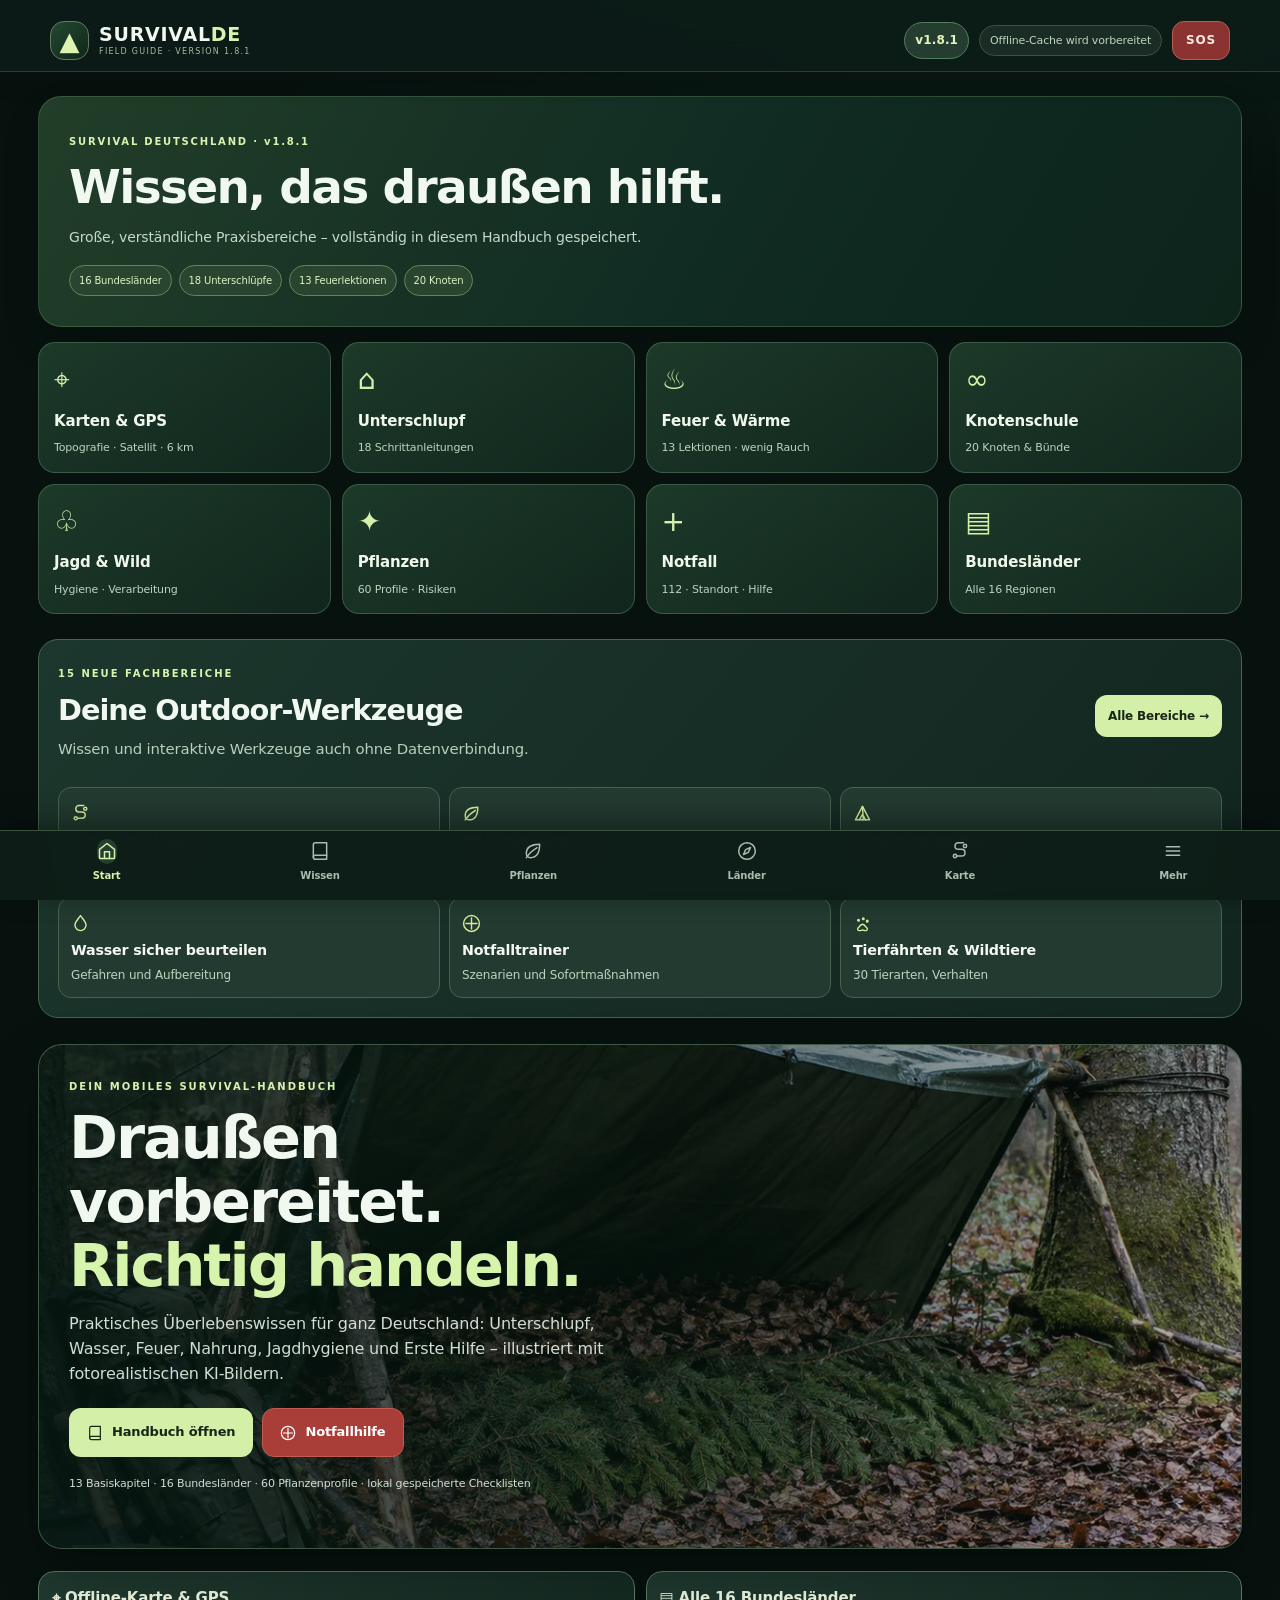
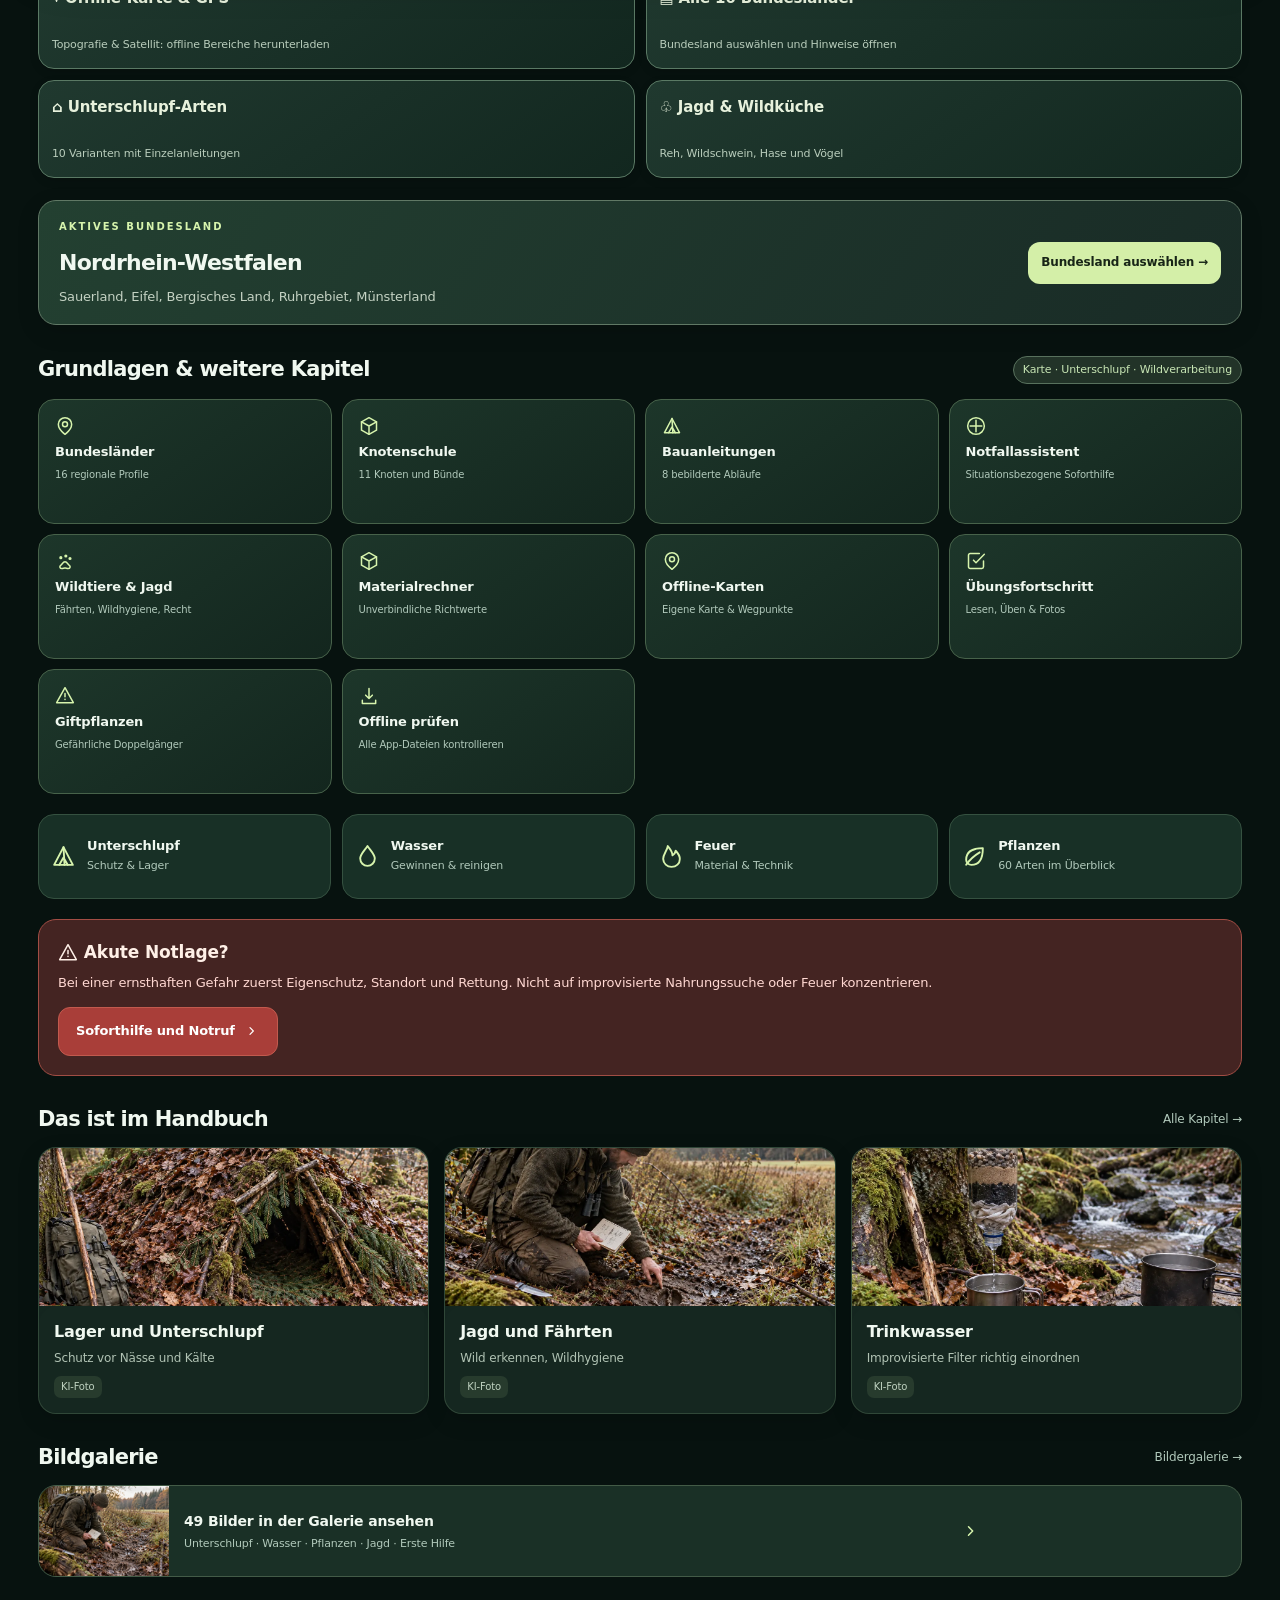
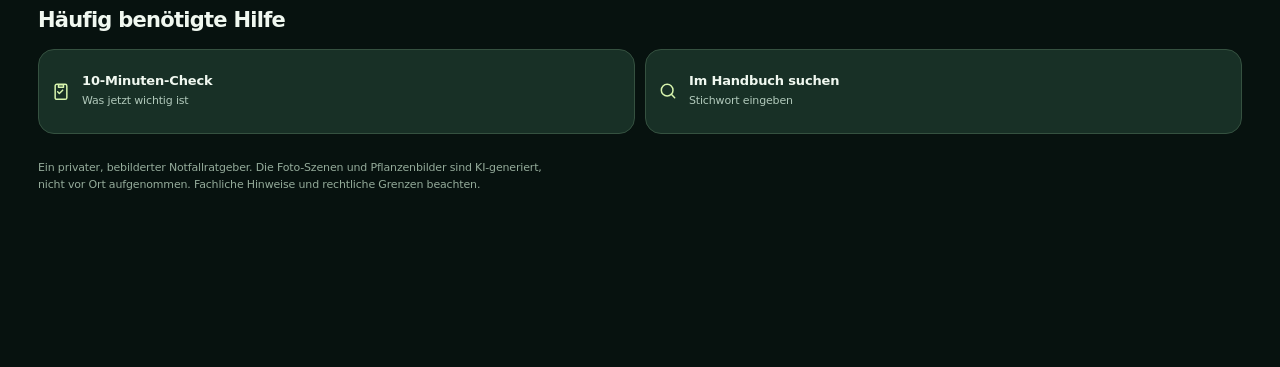
==== index.html @ 81740954 "Add files via upload" ====
<!doctype html>
<html lang="de">
<head>
  <meta charset="utf-8">
  <meta name="viewport" content="width=device-width,initial-scale=1,viewport-fit=cover">
  <meta name="theme-color" content="#0d1916">
  <meta name="description" content="Survival Deutschland – mobiles Offline-Notfallhandbuch mit KI-Bildern, Pflanzenkunde, Erste Hilfe und Checklisten.">
  <title>Survival Deutschland 1.8.1 – Outdoor-Handbuch</title>
  <link rel="apple-touch-icon" href="[data-uri]">
<style>
:root{color-scheme:dark;--bg:#0b1513;--surface:#13221e;--surface2:#1b3029;--surface3:#263a31;--line:#334940;--text:#edf5ec;--muted:#a8bdb0;--lime:#d5ec9b;--orange:#f2b778;--red:#f4a09b;--shadow:0 16px 46px #0005;--radius:20px}
*{box-sizing:border-box}html{scroll-behavior:smooth}body{margin:0;background:var(--bg);color:var(--text);font-family:-apple-system,BlinkMacSystemFont,'Segoe UI',Arial,sans-serif;line-height:1.58;-webkit-font-smoothing:antialiased}a{color:inherit;text-decoration:none}button,textarea,input{font:inherit}button{cursor:pointer}button:disabled{opacity:.5;cursor:not-allowed}button:focus-visible,a:focus-visible,input:focus-visible,textarea:focus-visible{outline:3px solid var(--lime);outline-offset:3px}::selection{background:#bad990;color:#122017}
.app-shell{min-height:100svh;padding-bottom:calc(88px + env(safe-area-inset-bottom))}.topbar{height:72px;display:flex;align-items:center;justify-content:space-between;gap:14px;position:sticky;top:0;z-index:30;background:#0d1916e8;border-bottom:1px solid #32483d90;backdrop-filter:blur(18px);padding:0 max(16px,calc((100vw - 1180px)/2))}.brand{display:flex;align-items:center;gap:10px;white-space:nowrap;line-height:1}.brand-mark{width:39px;height:39px;border:1px solid #83a887;border-radius:12px;display:grid;place-items:center;background:linear-gradient(145deg,#284a38,#14241e);color:var(--lime);font-size:26px;line-height:1;transform:rotate(0)}.brand-lines{display:grid;gap:4px}.brand-lines b{font-size:18px;letter-spacing:1.1px}.brand-hl{color:var(--lime)}.brand-lines small{letter-spacing:1.55px;font-size:8px;color:#a9bb9f}.topbar-actions{display:flex;align-items:center;gap:10px}.status-pill{font-size:11px;color:#bdd5c1;border:1px solid #395343;background:#1a2c23;border-radius:22px;padding:6px 10px;white-space:nowrap}.emergency-top{font-size:12px;font-weight:900;color:#ffe7e3;background:#8b3330;border:1px solid #ae5f56;padding:9px 13px;border-radius:11px;letter-spacing:.8px}.view{max-width:1180px;margin:0 auto;padding:20px 18px 60px}.bottom-nav{position:fixed;z-index:40;bottom:0;left:0;right:0;height:calc(70px + env(safe-area-inset-bottom));padding-bottom:env(safe-area-inset-bottom);display:flex;justify-content:space-around;background:#14231ff2;border-top:1px solid #3d5044;backdrop-filter:blur(16px)}.bottom-nav a{flex:1;max-width:130px;display:flex;flex-direction:column;align-items:center;justify-content:center;color:#a9bcaf;gap:4px;font-size:11px;font-weight:600}.bottom-nav a.active{color:var(--lime)}.nav-icon{display:grid;place-items:center}.nav-icon svg{width:23px;height:23px;stroke:currentColor;fill:none;stroke-width:1.8;stroke-linecap:round;stroke-linejoin:round}.icon{display:inline-flex;vertical-align:middle;align-items:center;justify-content:center}.icon svg{width:20px;height:20px;stroke:currentColor;fill:none;stroke-width:1.8;stroke-linecap:round;stroke-linejoin:round}.icon.sm svg{width:16px;height:16px}.icon.lg svg{width:25px;height:25px}
.section-title{display:flex;align-items:center;justify-content:space-between;gap:12px;margin:31px 0 15px}.section-title h2{font-size:21px;line-height:1.2;margin:0;letter-spacing:-.4px}.eyebrow{font-size:10px;font-weight:850;letter-spacing:2px;color:var(--lime);text-transform:uppercase;margin:0 0 11px}.muted{color:var(--muted)}.tiny{font-size:12px}.pill{font-size:11px;border:1px solid #58715d;border-radius:100px;padding:4px 9px;background:#223328;color:#c7e5b4}.pill.critical{color:#f7c6be;border-color:#a25d54;background:#452922}.intro{max-width:68ch;color:#aec4b4;margin:0 0 18px}.hero{position:relative;min-height:360px;border:1px solid #395145;border-radius:24px;overflow:hidden;background:#213529;box-shadow:var(--shadow);isolation:isolate;display:flex;align-items:end;margin-bottom:22px}.hero>img{position:absolute;inset:0;height:100%;width:100%;object-fit:cover;z-index:-2}.hero:after{content:'';position:absolute;inset:0;background:linear-gradient(90deg,#0c1d18ed 0%,#10241dc0 55%,#0f231750 100%),linear-gradient(0deg,#0c1d15cb,transparent 62%);z-index:-1}.hero-content{padding:34px 30px;max-width:620px}.hero h1{font-size:clamp(30px,5vw,59px);letter-spacing:-1.4px;line-height:1.05;margin:0 0 12px}.hero h1 em{font-style:normal;color:var(--lime)}.hero p{max-width:550px;color:#d2ddd3;margin:0 0 22px}.actions{display:flex;gap:9px;flex-wrap:wrap}.btn{display:inline-flex;align-items:center;justify-content:center;gap:9px;border-radius:12px;background:var(--lime);color:#16251a;font-weight:820;font-size:13px;padding:13px 17px;border:1px solid transparent;transition:transform .15s,background .15s}.btn:hover{transform:translateY(-1px)}.btn.secondary{background:#283f32;color:#e4f3e0;border-color:#4e6752}.btn.outline{background:transparent;border-color:#587562;color:#d7e9d6}.btn.danger{background:#a93e39;border-color:#c25a4e;color:#fff}.btn.full{width:100%}.btn.small{font-size:12px;padding:9px 12px;border-radius:9px}.hero-note{font-size:11px;color:#cddfba;margin-top:18px!important}
.quick-grid{display:grid;grid-template-columns:repeat(4,minmax(0,1fr));gap:11px}.quick-link{display:flex;gap:11px;align-items:center;background:#183026;border:1px solid #355140;border-radius:16px;padding:17px 12px;min-height:85px;transition:background .15s}.quick-link:hover{background:#264536}.quick-link .icon{color:var(--lime)}.quick-link strong{display:block;font-size:13px;line-height:1.25}.quick-link small{display:block;font-size:11px;color:var(--muted);margin-top:3px}.feature-grid,.chapter-grid,.plant-grid{display:grid;grid-template-columns:repeat(3,minmax(0,1fr));gap:15px}.feature-card,.chapter-card,.plant-card{border:1px solid #374d40;background:var(--surface);border-radius:18px;overflow:hidden;transition:transform .2s,border-color .2s}.feature-card:hover,.chapter-card:hover,.plant-card:hover{border-color:#819e74;transform:translateY(-2px)}.feature-card img,.chapter-card img,.plant-card img{width:100%;object-fit:cover;display:block;background:#263a2b}.feature-card img{height:158px}.chapter-card img{height:153px}.plant-card img{height:175px}.card-body{padding:15px}.card-body strong{font-size:16px;display:block;line-height:1.35}.card-body p{font-size:12px;color:#b1c3b4;margin:7px 0 0}.card-kicker{font-size:10px;font-weight:850;letter-spacing:1px;color:var(--lime);text-transform:uppercase;margin-bottom:7px}.visual-tag{color:#bed1bf;font-size:10px;border-radius:7px;display:inline-block;background:#273b2d;padding:3px 7px;margin-top:8px}.image-note{color:#b6c9b9;font-size:11px;margin-top:6px}.danger-card{background:#442422;border:1px solid #a24d44;border-radius:18px;padding:19px;margin:20px 0}.danger-card h3{margin:0 0 7px;color:#fff0e7;font-size:17px}.danger-card p{color:#ffd8d2;margin:0 0 14px;font-size:13px}.notice{padding:15px 17px;border-radius:13px;background:#20362b;border-left:3px solid #b0d58a;color:#d6e4d2;font-size:13px;margin:16px 0}.notice.warning{background:#3b2b22;border-color:#e6a46d;color:#f0d5bf}.notice.danger{background:#482b29;border-color:#ee948c;color:#f7d9d6}.info-row{display:flex;gap:10px;align-items:flex-start}.info-row .icon{flex-shrink:0;margin-top:2px}
.page-head{margin:11px 0 20px}.page-head h1{font-size:clamp(27px,4vw,39px);line-height:1.16;letter-spacing:-.7px;margin:0 0 9px}.page-head p{color:var(--muted);margin:0}.back{display:inline-flex;align-items:center;gap:8px;color:#c1dbad;font-size:12px;margin:0 0 17px;font-weight:750}.toolrow{display:flex;gap:10px;flex-wrap:wrap;margin:15px 0}.search-box{display:flex;align-items:center;gap:10px;border:1px solid #4f6857;border-radius:13px;padding:0 13px;background:#172b22;width:100%}.search-box .icon{color:#aec9af}.search-box input{width:100%;min-width:0;background:transparent;color:#fff;border:0;outline:0;padding:13px 0;font-size:14px}.search-box:focus-within{border-color:var(--lime)}.chips{display:flex;gap:8px;flex-wrap:wrap;margin:14px 0 20px}.chip{padding:8px 13px;border-radius:99px;border:1px solid #435948;color:#c7d9c6;background:#1d3026;font-size:12px;font-weight:700}.chip.active{background:var(--lime);color:#102317;border-color:var(--lime)}.search-results{margin-top:14px}.search-item{padding:15px;background:#17291f;border:1px solid #344a3b;border-radius:13px;display:block;margin:9px 0}.search-item strong{display:block;margin-bottom:3px}.search-item small{color:var(--muted)}.search-item em{color:var(--lime);font-style:normal}
.article-layout{display:grid;grid-template-columns:minmax(0,1fr) 250px;gap:28px;align-items:start}.article-main{min-width:0;max-width:850px}.side-index{position:sticky;top:100px;padding:16px;border:1px solid #395347;border-radius:16px;background:#16271f}.side-index h4{font-size:12px;letter-spacing:1px;color:var(--lime);margin:0 0 13px}.side-index a,.side-index button{display:block;width:100%;text-align:left;font-size:12px;color:#bdcfbd;padding:6px 0;border:0;border-bottom:1px solid #304339;background:transparent;cursor:pointer}.side-index a:last-child,.side-index button:last-child{border:0}.article-image{position:relative;margin:0 0 20px;border-radius:18px;overflow:hidden;background:#263b2f;border:1px solid #344b3f}.article-image img{width:100%;height:auto;max-height:440px;object-fit:cover;display:block}.article-image figcaption{color:#b2c4b6;font-size:11px;padding:10px 13px;background:#1a2e24}.article-content{font-size:14px}.article-content h2{font-size:22px;letter-spacing:-.3px;margin:30px 0 11px;line-height:1.25;color:#e9f2e3;scroll-margin-top:96px}.article-content h3{font-size:17px;margin:22px 0 10px;color:#d6efb5;scroll-margin-top:96px}.article-content p{line-height:1.76;color:#cadbce;margin:8px 0 14px}.article-content ul{margin:7px 0 18px;padding-left:22px}.article-content li{margin:7px 0;color:#cbdccb;line-height:1.7}.article-content .step{padding:12px 15px;background:#182d23;border-left:3px solid #b4d38e;border-radius:0 12px 12px 0}.text-table-wrap{max-width:100%;overflow:auto;margin:16px 0;border:1px solid #40594b;border-radius:13px}.text-table{border-collapse:collapse;width:100%;font-size:12px}.text-table td,.text-table th{padding:11px 10px;border-bottom:1px solid #3c5144;text-align:left;vertical-align:top;min-width:120px}.text-table th{background:#294035;color:#eff6e2;font-weight:750}.text-table tr:nth-child(even) td{background:#192d24}.section-photo{margin:14px 0 23px}.section-photo img{width:100%;height:auto;max-height:430px;object-fit:cover;border-radius:15px;display:block}.section-photo figcaption{color:#adbfaf;font-size:11px;margin-top:5px}.article-sub{font-size:13px;color:var(--muted);line-height:1.65}.article-header{margin-bottom:23px}.article-header h1{font-size:clamp(29px,4vw,43px);letter-spacing:-.8px;line-height:1.14;margin:0 0 7px}.article-tools{display:flex;gap:9px;flex-wrap:wrap;margin:18px 0}.save-card{padding:19px;border-radius:18px;background:#182c23;border:1px solid #405748;margin:30px 0}.save-card h3{margin:0 0 8px}.save-card p{margin:0 0 12px;color:var(--muted);font-size:12px}.notes-field{width:100%;min-height:112px;resize:vertical;border:1px solid #49624f;border-radius:12px;padding:12px 13px;background:#0f1e19;color:#fff;outline:0}
.plant-hero{display:grid;grid-template-columns:1.05fr 1fr;gap:25px;align-items:start}.plant-hero>img{width:100%;aspect-ratio:4/3;object-fit:cover;border-radius:19px;border:1px solid #40584b}.plant-summary{border:1px solid #405745;padding:18px;border-radius:18px;background:#162820}.plant-summary h1{font-size:29px;line-height:1.16;margin:5px 0}.plant-summary .latin{color:var(--lime);font-style:italic;margin:5px 0 15px}.plant-summary p{color:#d1e2ce;font-size:13px;line-height:1.75}.plant-fact{padding:12px 0;border-bottom:1px solid #384a40}.plant-fact:last-child{border:0}.plant-fact b{color:#d8e9a8;display:block;font-size:12px;letter-spacing:.2px}.plant-fact span{display:block;font-size:13px;color:#d6e1d2;margin-top:3px}
.checktop{display:flex;justify-content:space-between;gap:12px;align-items:center}.progressbar{height:9px;border-radius:8px;background:#32493c;overflow:hidden;margin:15px 0}.progressbar span{display:block;height:100%;width:0;background:var(--lime);border-radius:8px;transition:width .18s}.check-list{list-style:none;margin:0;padding:0}.check-list li{border:1px solid #3a5142;background:#162921;border-radius:12px;margin:10px 0;overflow:hidden}.check-list label{display:flex;align-items:flex-start;gap:13px;padding:15px;cursor:pointer}.check-list input{width:21px;height:21px;accent-color:#b6df7f;flex-shrink:0;margin-top:2px}.check-list span{font-size:13px;color:#d6e4d4}.check-list input:checked+span{color:#7f9d87;text-decoration:line-through}.check-panel{background:#13261d;border:1px solid #38513f;border-radius:18px;padding:17px;margin-bottom:18px}.check-panel h2{margin:0 0 7px;font-size:20px}.emergency-page{max-width:820px;margin:auto}.call-card{border:1px solid #c66d5c;background:linear-gradient(130deg,#6b2927,#381f20);padding:20px;border-radius:20px;margin:19px 0}.call-card .num{font-size:49px;line-height:1;font-weight:950;letter-spacing:-2px;color:white;margin:12px 0}.call-card p{font-size:13px;color:#f4c9c4;max-width:560px}.steps{counter-reset:num;list-style:none;margin:15px 0;padding:0}.steps li{counter-increment:num;display:flex;gap:11px;padding:14px;background:#192e24;border:1px solid #38503f;border-radius:12px;margin:9px 0;font-size:13px;color:#d5e3d4}.steps li:before{content:counter(num);flex:0 0 25px;height:25px;border-radius:99px;display:grid;place-items:center;background:#d8eea6;color:#1e2d18;font-weight:900}.location-readout{background:#10221a;border:1px solid #4b6454;border-radius:13px;padding:14px;color:#d6e4cc;overflow-wrap:anywhere;margin:12px 0;font-variant-numeric:tabular-nums}.list-links a{display:block;padding:13px 15px;border:1px solid #3a5442;background:#193027;border-radius:12px;margin:8px 0}.footer-note{font-size:11px;color:#94ab9a;max-width:75ch;line-height:1.6;margin:25px 0}.small-links{display:grid;grid-template-columns:repeat(2,1fr);gap:10px}.empty{border:1px dashed #56715a;padding:25px;border-radius:17px;text-align:center;color:#c3d7c2;background:#15251d}.toast{position:fixed;z-index:100;bottom:calc(92px + env(safe-area-inset-bottom));left:50%;transform:translateX(-50%) translateY(20px);background:#d5eba5;color:#152519;border-radius:12px;padding:12px 17px;box-shadow:0 9px 27px #0008;font-size:13px;font-weight:750;opacity:0;pointer-events:none;transition:.2s;white-space:normal;text-align:center;width:max-content;max-width:calc(100vw - 34px)}.toast.visible{transform:translateX(-50%) translateY(0);opacity:1}
@media(max-width:960px){.article-layout{grid-template-columns:1fr}.side-index{display:none}.feature-grid,.chapter-grid,.plant-grid{grid-template-columns:repeat(2,minmax(0,1fr))}.quick-grid{grid-template-columns:repeat(2,minmax(0,1fr))}}
@media(max-width:610px){.topbar{height:65px;padding:0 13px}.brand-lines b{font-size:15px}.brand-lines small{font-size:7px}.status-pill{display:none}.view{padding:14px 13px 50px}.hero{min-height:350px;border-radius:20px}.hero-content{padding:26px 21px}.hero h1{font-size:37px}.hero p{font-size:13px}.feature-grid,.chapter-grid,.plant-grid{gap:10px}.chapter-card img,.feature-card img{height:112px}.plant-card img{height:124px}.card-body{padding:11px}.card-body strong{font-size:13px}.card-body p{font-size:11px}.card-kicker{font-size:9px}.quick-link{min-height:74px;padding:11px;gap:8px}.quick-link strong{font-size:12px}.quick-link small{font-size:10px}.section-title h2{font-size:19px}.plant-hero{grid-template-columns:1fr;gap:14px}.article-header h1{font-size:28px}.article-content{font-size:13px}.article-content h2{font-size:20px}.call-card .num{font-size:43px}.small-links{grid-template-columns:1fr}.bottom-nav a{font-size:10px}.notice{font-size:12px}}
@media(prefers-reduced-motion:reduce){html{scroll-behavior:auto}*,*:before,*:after{transition:none!important}}

/* Version 1.1: photo viewer, gallery, and responsive botanical images */
.plant-hero>div:first-child img {width:100%;aspect-ratio:4 / 3;object-fit:cover;border-radius:18px;display:block;border:1px solid #40584b}
.photo-open{border:0;outline-offset:3px;background:transparent;padding:0;margin:0;width:100%;display:block;text-align:left;cursor:zoom-in}
.photo-open img{display:block;width:100%;height:auto;object-fit:cover}
.gallery-banner{display:flex;align-items:center;gap:15px;background:#1a3026;border:1px solid #435b47;border-radius:18px;overflow:hidden;margin:10px 0 22px}
.gallery-banner>img{width:130px;height:90px;object-fit:cover;flex-shrink:0}
.gallery-banner>span{flex:1;min-width:0}.gallery-banner strong{display:block;font-size:14px}.gallery-banner small{display:block;color:var(--muted);font-size:11px;margin-top:3px}.gallery-banner>.icon{margin-right:13px;color:var(--lime)}
.gallery-grid{display:grid;grid-template-columns:repeat(3,minmax(0,1fr));gap:14px;margin:16px 0}
.gallery-card{border:1px solid #415645;padding:0;background:#162820;border-radius:16px;color:var(--text);overflow:hidden;text-align:left;display:block;cursor:zoom-in;min-width:0}
.gallery-card:hover{border-color:#a4c080}.gallery-card>img{display:block;width:100%;height:185px;object-fit:cover}.gallery-card>span{display:block;padding:12px}.gallery-card strong{display:block;font-size:14px;line-height:1.35}.gallery-card small{display:block;font-size:11px;color:var(--muted);margin-top:4px}
.image-dialog{border:1px solid #607459;border-radius:19px;background:#0e1c16;color:var(--text);width:min(94vw,1050px);max-height:94dvh;padding:12px;overflow:auto;box-shadow:0 20px 90px #000b}
.image-dialog::backdrop{background:#000c;backdrop-filter:blur(7px)}.image-dialog>img{width:100%;height:auto;max-height:73dvh;object-fit:contain;border-radius:12px;background:#1b2b21;display:block}
.dialog-bar,.dialog-footer{display:flex;justify-content:space-between;align-items:center;gap:12px}.dialog-bar{margin:0 0 10px}.dialog-count{color:#c5d8b5;font-size:12px}.dialog-footer{margin:12px 0 3px}.dialog-title{text-align:center;font-size:14px}.image-dialog p{text-align:center;font-size:11px;color:var(--muted);margin:8px 0 0}
@media(max-width:960px){.gallery-grid{grid-template-columns:repeat(2,minmax(0,1fr))}}
@media(max-width:610px){.gallery-card>img{height:145px}.gallery-grid{gap:9px}.gallery-card>span{padding:10px}.gallery-card strong{font-size:12px}.gallery-banner>img{width:94px;height:90px}.gallery-banner strong{font-size:12px}.gallery-banner small{font-size:10px}.image-dialog{width:96vw;padding:8px}}

/* Survival NRW 1.2.0 – visible release number and manual update check */
.version-top{flex:0 0 auto;text-decoration:none;font-size:12px;font-weight:800;letter-spacing:.15px;color:#d5eca2;background:#213829;border:1px solid #607d5a;padding:8px 10px;border-radius:11px;white-space:nowrap}
.version-top:focus-visible,.update-actions button:focus-visible{outline:3px solid #d6f2ae;outline-offset:3px}
.release-panel{background:linear-gradient(145deg,#1b3328,#12261e);border:1px solid #526a53;border-radius:19px;margin:22px 0 16px;padding:18px}
.release-head{display:flex;align-items:center;justify-content:space-between;gap:10px}
.release-head h2{margin:4px 0 8px;font-size:23px}
.release-chip{color:#daf0af;background:#294333;border:1px solid #678369;border-radius:999px;padding:8px 12px;font-size:12px;font-weight:800}
.release-panel>p{color:#baccba;font-size:13px;line-height:1.6;margin:6px 0 13px}
.update-result{padding:13px 14px;border-radius:12px;border:1px solid #526a53;background:#10251b;color:#d9e8ce;font-size:13px;line-height:1.55;margin-bottom:13px}
.update-result[data-kind="warning"]{border-color:#9a8544;color:#f4e1a8}
.update-result[data-kind="available"]{border-color:#9cbc66;color:#e1f5c4}
.update-result[data-kind="success"]{border-color:#568570;color:#c8f0db}
.update-actions{display:flex;gap:10px;flex-wrap:wrap}
.update-actions .btn[hidden]{display:none!important}
@media(max-width:610px){.topbar-actions{gap:8px}.version-top{font-size:11px;padding:7px 8px}.brand-lines small{font-size:8px}.release-panel{padding:14px}.release-head h2{font-size:21px}.update-actions .btn{flex:1 1 auto}}
/* Survival NRW 1.3.0 — modular offline-first extensions */
.feature-tiles{display:grid;grid-template-columns:repeat(4,minmax(0,1fr));gap:10px;margin:12px 0 20px}.feature-tiles a{display:flex;flex-direction:column;align-items:flex-start;min-height:125px;gap:8px;padding:16px;background:linear-gradient(145deg,#1d362a,#13261e);border:1px solid #47624a;border-radius:16px;transition:border-color .2s}.feature-tiles a:hover{border-color:#b5d98e}.feature-tiles .icon{color:var(--lime)}.feature-tiles strong{font-size:13px;line-height:1.25}.feature-tiles small{font-size:10px;color:var(--muted);line-height:1.35}
.procedure-grid,.species-grid{display:grid;grid-template-columns:repeat(2,minmax(0,1fr));gap:13px;margin:17px 0}.proc-card{display:flex;align-items:center;gap:14px;border:1px solid #486149;background:var(--surface);border-radius:16px;overflow:hidden}.proc-card img{width:132px;height:116px;flex:0 0 132px;object-fit:cover}.proc-card span{display:grid;gap:5px;padding:10px 10px 10px 0}.proc-card small{color:var(--muted);font-size:10px}.proc-card strong{font-size:15px}.proc-card em{font-style:normal;color:var(--lime);font-size:11px}
.feature-photo{margin:16px 0 24px}.feature-photo img{width:100%;height:auto;max-height:450px;object-fit:cover;border:1px solid #506650;border-radius:18px;display:block}.feature-photo figcaption{font-size:11px;color:var(--muted);margin:6px 0}.detail-materials{display:grid;grid-template-columns:repeat(2,minmax(0,1fr));gap:8px;list-style:none;margin:0 0 22px;padding:0}.detail-materials li{background:#1d3127;border:1px solid #3c5846;border-radius:11px;padding:12px;font-size:13px;color:#d4e5d0}.procedure-steps{display:grid;gap:12px}.procedure-step{display:flex;align-items:flex-start;gap:12px;padding:17px;border-radius:15px;border:1px solid #425e47;background:#183026;cursor:pointer}.procedure-step input{width:21px;height:21px;accent-color:#cde99d;flex:0 0 auto;margin:4px 0 0}.step-num{border-radius:99px;background:var(--lime);color:#1d2e1b;display:grid;place-items:center;font-weight:900;min-width:30px;height:30px}.step-body{display:grid;gap:5px;font-size:14px;line-height:1.65}.step-body b{color:#e5f4bd;font-size:12px}.procedure-step:has(input:checked){border-color:#7aa874;background:#264234}.procedure-step:has(input:checked) .step-body{opacity:.72}
.learning-panel,.species-card,.calculator,.scenario-guidance{background:#162b21;border:1px solid #49614d;border-radius:16px;padding:18px;margin:17px 0}.learning-panel{display:grid;gap:10px}.learning-panel>strong{font-size:17px}.learning-panel label{display:flex;gap:10px;align-items:center;font-size:14px}.learning-panel input{width:19px;height:19px;accent-color:#c8e892}.learning-panel p{margin:0}.upload-label{display:inline-flex;gap:10px;align-items:center;cursor:pointer;background:#213f30;border:1px solid #648367;border-radius:12px;padding:12px 14px;font-size:13px;font-weight:750;color:#d9ebb9}.upload-label input{display:block;width:100%;max-width:230px;margin-top:8px;font-size:11px;color:#bdd0b8}.save-card .upload-label{margin:12px 0}.own-photo{min-height:56px;margin:12px 0;max-width:100%;overflow:hidden}.own-photo img{display:block;width:100%;height:auto;max-height:460px;border-radius:12px;object-fit:contain;border:1px solid #50664f}
.species-card h3{margin:0 0 10px;font-size:17px}.species-card p{font-size:13px;line-height:1.65}.species-warning{color:#f2c998}.scenario-grid{display:grid;grid-template-columns:repeat(2,minmax(0,1fr));gap:9px}.scenario-btn{display:flex;gap:12px;align-items:center;justify-content:space-between;color:#e9f4e2;background:#1e382c;border:1px solid #4c694f;border-radius:13px;text-align:left;padding:17px 12px;min-height:80px;font-size:13px}.scenario-btn span:nth-child(2){flex:1}.scenario-btn:hover{border-color:#accd85}.scenario-guidance .btn{margin:5px}.scenario-guidance .steps li{background:#23392d}
.calculator label,.form-grid label{display:block;font-size:13px;color:#d9e8d2}.field-label{margin:12px 0 4px;font-weight:800}.calculator select,.calculator input,.form-grid input{border:1px solid #608069;background:#101f18;color:#f1f8ec;border-radius:10px;padding:13px;display:block;width:100%;margin:5px 0 14px}.calculator select option{color:#192318}.material-lines>div{display:flex;gap:12px;justify-content:space-between;border-bottom:1px solid #3c5543;padding:12px 0;font-size:13px}.material-lines b{white-space:nowrap;color:#dcedb0}.form-grid{display:grid;grid-template-columns:repeat(3,minmax(0,1fr));gap:10px}.waypoint-list{display:grid;gap:9px}.waypoint{border:1px solid #456047;background:#1b3427;border-radius:12px;padding:12px;display:flex;align-items:center;justify-content:space-between;flex-wrap:wrap;gap:10px;font-size:13px}.waypoint>span{font-variant-numeric:tabular-nums;color:var(--muted)}.map-preview{min-height:80px}
.metric-grid{display:grid;grid-template-columns:repeat(3,minmax(0,1fr));gap:9px;margin:15px 0}.metric-grid div{background:#203a2a;border:1px solid #52694d;border-radius:15px;padding:15px;display:grid;gap:7px}.metric-grid b{font-size:21px;color:#d7edb1}.metric-grid small{font-size:11px;color:var(--muted)}.learning-list{display:grid;gap:8px}.learn-row{display:flex;align-items:center;justify-content:space-between;gap:12px;border-radius:11px;background:#172d22;border:1px solid #415b48;padding:14px;font-size:13px}.learn-row small{color:#cce6ad;white-space:nowrap}
.no-plant-image{height:175px;background:linear-gradient(130deg,#233b2d,#1a2c23);display:flex;flex-direction:column;align-items:center;justify-content:center;gap:12px;color:#c9dba8;font-size:12px;text-align:center}.no-plant-image small{color:#8fb29e}.plant-no-photo{min-height:245px;border:1px dashed #667e69;background:#1b2f23;border-radius:15px;display:flex;flex-direction:column;justify-content:center;align-items:center;gap:8px;padding:25px;text-align:center;color:#dbeab4}.plant-no-photo p{font-size:12px;color:var(--muted)}.changelog{display:grid;gap:9px}.changelog section{background:#1b3026;border:1px solid #465e4b;border-radius:12px;padding:14px}.changelog b{font-size:14px}.changelog small{margin-left:10px;color:var(--muted)}.changelog p{color:#c5dac5;font-size:12px;margin:5px 0 0}
@media(max-width:960px){.feature-tiles{grid-template-columns:repeat(2,minmax(0,1fr))}}
@media(max-width:610px){.feature-tiles{gap:8px}.feature-tiles a{min-height:118px;padding:12px}.feature-tiles strong{font-size:12px}.procedure-grid{grid-template-columns:1fr}.proc-card img{width:110px;height:111px;flex-basis:110px}.proc-card strong{font-size:14px}.scenario-grid,.species-grid,.detail-materials{grid-template-columns:1fr}.scenario-btn{min-height:65px}.form-grid{grid-template-columns:1fr}.metric-grid b{font-size:18px}.metric-grid div{padding:11px}.no-plant-image{height:124px}}

.track-display{border-radius:18px;border:1px solid #425846;background:#1a2c23;min-height:190px;overflow:hidden;margin:16px 0}.track-display svg{display:block;width:100%;height:auto}.track-display .empty{padding:40px 15px}


/* 1.4 – Regionale Profile / Knotenschule */
.region-ribbon{display:flex;justify-content:space-between;gap:18px;align-items:center;margin:18px 0 24px;padding:18px 20px;background:linear-gradient(125deg,#234031,#192b26);border-radius:18px;border:1px solid #607865}
.region-ribbon h2{margin:4px 0 6px;font-size:22px}.region-ribbon p{margin:0;color:#c4d2c3;font-size:13px;line-height:1.5}.region-ribbon .btn{flex-shrink:0}
.region-grid{display:grid;grid-template-columns:repeat(2,minmax(0,1fr));gap:12px}.region-card{display:flex;gap:12px;min-height:100px;text-decoration:none!important;color:inherit;border-radius:17px;padding:15px;background:#1a2b24;border:1px solid #496452;align-items:flex-start}.region-card.chosen{background:#263d2e;border:2px solid #9ac48a}.region-symbol{display:grid;place-items:center;flex:0 0 43px;height:43px;background:#37563e;border-radius:12px;color:#e7f0d6;font-size:14px;font-weight:800}.region-card strong{display:block;font-size:15px;line-height:1.3;color:#f1f6ec}.region-card small{display:block;margin:6px 0 8px;font-size:12px;line-height:1.4;color:#becfbe}.region-card-end{display:block;font-size:11px;color:#cae2ac;margin-left:auto;align-self:end}.region-card>span:nth-child(2){min-width:0;flex:1}.region-toolbar{display:flex;flex-wrap:wrap;gap:10px;margin:16px 0}.region-aspects{display:grid;grid-template-columns:repeat(2,minmax(0,1fr));gap:13px;margin:22px 0}.region-aspect{background:#1b2924;border:1px solid #526750;padding:17px;border-radius:16px}.region-aspect .icon{color:#bad793}.region-aspect h2{font-size:17px;margin:12px 0 8px;color:#f2f7ec}.region-aspect p{margin:0;color:#c1d0c2;font-size:14px;line-height:1.58}.regional-note{border:1px solid #728c5e;border-left:5px solid #bada85;background:#21382b;padding:17px;border-radius:13px;margin:20px 0}.regional-note strong{display:block;font-size:18px;margin:5px 0}.regional-note p{line-height:1.55;color:#d1dbc7;margin:7px 0}.regional-note a{font-size:13px;color:#dcedb7}.knots-hero{margin:18px 0 22px;overflow:hidden;border-radius:17px;background:#1e3029;border:1px solid #405e4a}.knots-hero img{display:block;width:100%;max-height:360px;object-fit:cover}.knots-hero figcaption{font-size:12px;line-height:1.4;padding:11px 13px;color:#bcccbe}.knots-grid{display:grid;grid-template-columns:repeat(2,minmax(0,1fr));gap:14px}.knot-card{overflow:hidden;border-radius:17px;border:1px solid #496554;background:#182820;color:#eef2ec;text-decoration:none!important;display:block}.knot-card img{width:100%;height:145px;object-fit:cover;display:block}.knot-card-content{display:block;padding:14px}.knot-card small{display:block;color:#d1e6ad;font-size:11px}.knot-card strong{display:block;margin:6px 0;font-size:16px}.knot-card em{display:block;font-size:12px;font-style:normal;color:#bbcbbb}.knot-trainer{background:linear-gradient(140deg,#284a34,#1d3329);border:1px solid #658a63;border-radius:18px;padding:22px;margin:20px 0}.trainer-heading{display:flex;justify-content:space-between;gap:10px;align-items:center}.trainer-heading strong{font-size:14px}.trainer-track{height:7px;background:#415b4b;border-radius:20px;overflow:hidden;margin:17px 0}.trainer-track span{display:block;height:100%;background:#c6e394;border-radius:20px;transition:width .2s}.trainer-description{font-size:20px;line-height:1.5;min-height:102px;margin:15px 0;color:#fcfff2}.trainer-controls{display:flex;justify-content:space-between;gap:10px}.trainer-controls .btn{flex:1}.knot-step-list{display:grid;gap:7px;margin:14px 0}.knot-step-list label{display:flex;align-items:flex-start;gap:12px;border-radius:12px;padding:13px;background:#20362c;color:#e7e9e3;line-height:1.5;font-size:14px}.knot-step-list input{accent-color:#a1d578;width:19px;height:19px;flex-shrink:0;margin-top:2px}
@media(max-width:650px){.region-ribbon{display:block}.region-ribbon .btn{margin-top:14px;width:100%;justify-content:center}.region-grid,.region-aspects{grid-template-columns:1fr}.knots-grid{grid-template-columns:repeat(2,minmax(0,1fr))}.knot-card img{height:110px}.knot-card-content{padding:12px}.trainer-description{font-size:18px}}
@media(max-width:350px){.knots-grid{grid-template-columns:1fr}}
/* Version 1.5.0 mobile additions */
.v15-quick-grid{display:grid;grid-template-columns:repeat(2,minmax(0,1fr));gap:11px;margin:18px 0 22px}
.v15-major{background:linear-gradient(145deg,#20392f,#12271f);border:1px solid #5a7964;box-shadow:0 3px 8px #0002;text-decoration:none;border-radius:16px;padding:16px 13px;min-height:98px;display:flex;flex-direction:column;justify-content:space-between;gap:9px;color:#e7f1dc}
.v15-major strong{font-size:15px;line-height:1.35}.v15-major small{font-size:11px;line-height:1.4;color:#b9cdbc}
.v15-photo-grid{display:grid;grid-template-columns:repeat(2,minmax(0,1fr));gap:12px;margin:18px 0}
.v15-tile{min-width:0;display:flex;flex-direction:column;border:1px solid #436251;border-radius:15px;overflow:hidden;background:#172a24;text-decoration:none;color:#f1f5ec}
.v15-tile img{width:100%;height:142px;object-fit:cover;background:#284233}
.v15-tile div{display:flex;flex-direction:column;gap:8px;padding:12px;flex:1}.v15-tile strong{font-size:15px}.v15-tile small{color:#b9cabc;line-height:1.4}.v15-tile span{font-size:12px;color:#d2e8a9;margin-top:auto}
.v15-specs,.v15-recipe,.v15-map-shortcuts{background:#152b23;padding:15px;border:1px solid #4a6654;border-radius:14px;margin:15px 0}
.v15-specs p{margin:8px 0}.v15-step-list{list-style:none;padding:0;display:grid;gap:12px}.v15-step-list li{display:flex;align-items:flex-start;gap:12px;background:#1b3027;border-radius:12px;padding:14px;border:1px solid #355344}.v15-step-list li>b{border-radius:100px;flex:0 0 29px;height:29px;background:#b8d08d;color:#14251b;display:grid;place-items:center}.v15-step-list p{margin:0;line-height:1.55}
.v15-wild-steps{display:grid;gap:13px}.v15-wild-step{display:grid;grid-template-columns:minmax(95px,34%) 1fr;border:1px solid #496451;background:#152a22;border-radius:14px;overflow:hidden;gap:0}.v15-wild-step img{width:100%;height:100%;min-height:180px;object-fit:cover}.v15-wild-step>div{padding:13px}.v15-wild-step h3{font-size:16px;margin:5px 0}.v15-wild-step p{font-size:13px;line-height:1.6;margin:5px 0 12px}.v15-complete{font-size:12px;color:#ccdfb3;display:flex;gap:7px;align-items:center}.v15-recipe img{width:100%;max-height:260px;object-fit:cover;border-radius:11px}
.v15-mapbox{border:1px solid #507766;border-radius:18px;overflow:hidden;background:#0e2524;margin:16px 0}.v15-map-toolbar,.v15-map-footer{display:flex;flex-wrap:wrap;align-items:center;gap:8px;padding:12px;background:#173128}.v15-map-toolbar .btn{font-size:12px}.v15-map-area{position:relative;height:clamp(340px,66vh,610px);width:100%;overflow:hidden}.v15-map-area svg{width:100%;height:100%;touch-action:none;display:block}.v15-state{fill:#416d52;stroke:#d4e2b5;stroke-width:2;stroke-linejoin:round;vector-effect:non-scaling-stroke;transition:fill .2s}.v15-state:hover,.v15-state:focus{fill:#91a95e}.v15-state.selected{fill:#7c9160}.v15-map-controls{position:absolute;top:12px;right:10px;display:flex;flex-direction:column;gap:5px}.v15-map-controls button{width:44px;height:44px;border-radius:11px;background:#12251e;color:#fff;border:1px solid #97b19e;font-size:24px}.v15-map-footer{justify-content:space-between;font-size:12px;line-height:1.5;gap:12px}.v15-map-footer #v15-gps-status{min-width:0;flex:1}
.v15-map-shortcuts label{display:block;margin-bottom:8px}.v15-map-shortcuts select{width:100%;padding:12px;border-radius:11px;background:#203c30;color:#fff;border:1px solid #5b7a68;margin-bottom:9px}.v15-map-shortcuts .btn{width:100%}.v15-map-regions{display:grid;grid-template-columns:repeat(2,minmax(0,1fr));gap:8px;margin-bottom:19px}.v15-map-regions a{display:block;background:#1c3529;padding:11px;border-radius:9px;font-size:12px;color:#def1cb;text-decoration:none}
@media(max-width:350px){.v15-quick-grid,.v15-photo-grid{grid-template-columns:1fr}.v15-wild-step{grid-template-columns:105px 1fr}.v15-wild-step img{min-height:200px}}

/* Survival Deutschland 1.6 – mobile-first refresh. Keine externen Schriften / Bibliotheken. */
:root{--bg:#091411;--surface:#13211d;--surface2:#182923;--lime:#cef0a0;--text:#eef5ed;--muted:#a8bbb0;--outline:#365048;--line:#2b4138}
html,body{background:#091411!important;color:#eef5ed}body{font-family:system-ui,-apple-system,"Segoe UI",sans-serif;letter-spacing:-.01em}
.app-shell{background:radial-gradient(circle at 75% 0%,rgba(44,89,67,.23),transparent 480px),#091411;min-height:100dvh}
.topbar{background:rgba(12,28,23,.96)!important;backdrop-filter:blur(20px);border-bottom:1px solid rgba(196,232,190,.12)!important;box-shadow:0 4px 28px #0003}
.brand-mark{background:linear-gradient(145deg,#294d38,#132d21)!important;color:#def3b1!important;border:1px solid #607a5d!important;border-radius:12px!important}
.brand-lines b{letter-spacing:.04em!important}.brand-lines small{letter-spacing:.13em}.version-top{background:#253d30;border:1px solid #537e5d;color:#e3f5bc;border-radius:99px}.emergency-top{border-radius:12px}
.view{max-width:1150px;margin:auto}.view h1,.view h2{letter-spacing:-.035em}.view h1{line-height:1.09}
.hero{border:1px solid rgba(210,242,199,.18);box-shadow:0 18px 50px #0005;border-radius:24px!important}
.hero:after{background:linear-gradient(90deg,rgba(6,22,16,.93),rgba(6,22,16,.3))!important}
.card-body,.plant-card,.chapter-card,.feature-card,.check-panel,.save-card,.release-panel,.region-ribbon,.notice,.section-photo,.m16-download{border-radius:18px!important;box-shadow:0 7px 22px rgba(0,0,0,.14)}
.chapter-card,.feature-card,.plant-card,.check-panel,.save-card{border-color:rgba(167,208,161,.19)!important;background:#152720!important}
.chapter-card:hover,.feature-card:hover,.plant-card:hover{border-color:#b0d69c!important;transform:translateY(-1px)}
.btn{border-radius:12px!important;font-weight:730!important;min-height:42px}.btn:not(.secondary):not(.outline):not(.danger){background:#d4efa8!important;color:#182517!important}.btn.secondary{background:#20392d!important;color:#e0edda!important;border:1px solid #476751}.btn.outline{border:1px solid #5d7563!important;color:#dce9d7}
input,select,textarea{border-radius:12px!important;background:#142a21!important;color:#eff7ef!important;border-color:#54715f!important}input:focus-visible,select:focus-visible,button:focus-visible,a:focus-visible{outline:3px solid #ccefa2;outline-offset:2px}
.bottom-nav{background:rgba(14,29,23,.98)!important;border-top:1px solid #3a5341!important;backdrop-filter:blur(20px)}.bottom-nav a.active{color:#d6efaa!important}.bottom-nav a.active .nav-icon{background:#253f2f;border-radius:12px}.bottom-nav a{transition:color .15s ease}
/* Licensed raster map. Source attribution always shown in interface. */
.m16-panel{border:1px solid #385a47;border-radius:22px;padding:12px;background:linear-gradient(145deg,#192e25,#0d1e18);box-shadow:0 15px 42px #0004;margin-bottom:19px}.m16-tabs{display:flex;gap:7px;margin-bottom:11px}.m16-tab{flex:1;padding:13px 9px;background:#20372e;border:1px solid #435a4c;border-radius:12px;color:#d9e9d5;font-weight:750;font-size:13px;cursor:pointer}.m16-tab.selected{color:#162714;background:#cfeca1;border-color:#efffc6}
.m16-map{height:min(62dvh,570px);min-height:355px;position:relative;background:repeating-linear-gradient(45deg,#2b4138,#2b4138 16px,#233930 16px,#233930 32px);overflow:hidden;border-radius:15px;touch-action:none;user-select:none;border:1px solid #59715e;cursor:grab}.m16-map:active{cursor:grabbing}
.m16-tiles{position:absolute;inset:0;z-index:1;will-change:transform}.m16-tile{width:256px;height:256px;position:absolute;display:block;pointer-events:none;object-fit:cover}.m16-tile-missing{background:#203e30;opacity:.28}
.m16-top-chip{position:absolute;z-index:5;top:12px;left:12px;background:#091a17e8;color:#ecf7e3;border:1px solid #5b7868;border-radius:99px;padding:7px 11px;font-size:11px;pointer-events:none}
.m16-map-controls{position:absolute;right:10px;top:55px;z-index:6;display:grid;gap:7px}.m16-map-controls button{width:45px;height:45px;border-radius:13px;border:1px solid #8ba38e;color:white;background:#112820f2;cursor:pointer;font-size:25px;font-weight:700;box-shadow:0 3px 14px #0005}
.m16-map-bottom{position:absolute;bottom:0;z-index:5;left:0;right:0;background:linear-gradient(transparent,#10211cf2);padding:24px 9px 9px;display:flex;justify-content:space-between;gap:6px;align-items:end}.m16-map-bottom span{font-size:10px;color:white;text-shadow:0 2px 4px #000a}.m16-map-bottom #m16-map-credit{max-width:78%;text-align:right}
.m16-marker{position:absolute;z-index:6;transform:translate(-50%,-50%);width:34px;height:34px;border:2px solid white;border-radius:50%;background:#3b9bff64;box-shadow:0 0 0 8px #40a4ff35;pointer-events:none}.m16-marker i{width:14px;height:14px;border-radius:50%;background:#188be8;border:2px solid white;display:block;margin:8px}
.m16-under-map{display:grid;gap:4px;padding:12px 4px;color:#d7e8d5}.m16-under-map strong{font-size:13px}.m16-under-map span{font-size:12px;color:#aebfb3;font-variant-numeric:tabular-nums}.m16-action-row{display:flex;gap:10px;flex-wrap:wrap;margin:10px 0}.m16-action-row>*{flex:1 1 155px}
.m16-download{background:#152b23;border:1px solid #39584a;padding:18px;margin:20px 0}.m16-section-kicker{font-size:11px;font-weight:850;color:#d3efa3;letter-spacing:.18em}.m16-download h2{margin:7px 0 12px;font-size:24px}.m16-download p,.m16-credits p{font-size:13px;line-height:1.65;color:#c8dbca}
.m16-form-row{display:flex;align-items:end;gap:9px;flex-wrap:wrap;margin:15px 0}.m16-form-row label{flex:1 1 100px;color:#d7e8d5;font-size:12px;font-weight:750;display:grid;gap:6px}.m16-form-row input,.m16-form-row select{width:100%;min-width:0;padding:12px;border:1px solid #5e7866;background:#0f241b;color:white;border-radius:10px}.m16-form-row>.btn{flex:1 1 180px}
.m16-progress{padding:13px;border-radius:12px;border:1px solid #557460;color:#e7f4dd;background:#102219;font-size:13px;margin:10px 0}.m16-download progress{display:block;width:100%;height:13px;accent-color:#cdef9f}.m16-download progress[hidden]{display:none}
.m16-help{border-top:1px solid #3f5746;padding-top:15px;margin-top:14px;color:#d3dacb!important}.m16-credits{border:1px solid #395348;padding:17px;border-radius:18px;margin:22px 0;background:#12241c}.m16-credits h3{margin:0 0 10px}.m16-credits a{color:#daefac;text-decoration:underline}.m16-more{display:grid;grid-template-columns:repeat(2,minmax(0,1fr));gap:9px;margin:17px 0 28px}.m16-more a{display:block;padding:13px;border:1px solid #43634b;background:#193126;border-radius:12px;text-align:center;font-weight:700;font-size:13px}
@media(max-width:610px){.view{padding-left:12px;padding-right:12px}.topbar{padding-left:12px;padding-right:12px}.bottom-nav{padding-bottom:calc(env(safe-area-inset-bottom) + 3px)}.m16-panel{padding:8px}.m16-map{height:54dvh;min-height:325px}.m16-map-bottom #m16-map-credit{font-size:9px}.m16-download{padding:14px}.m16-more{grid-template-columns:1fr}.m16-form-row>.btn{width:100%}.hero h1{font-size:33px}}

/* v1.8.1 – high-contrast, warm forest editorial UI, consistent iPhone controls. */
:root{--bg:#07120f!important;--surface:#142720!important;--surface2:#1d372b!important;--lime:#d7f4ad!important;--text:#f0f8f0!important;--muted:#b1c9bb!important;--outline:#416354!important;--line:#365445!important}
body{background:#07120f!important;color:#f0f8f0!important}.app-shell{background:radial-gradient(ellipse 80vw 28vw at 80% -4%,#245c3a33,transparent),#07120f!important}
.topbar{padding-top:max(env(safe-area-inset-top),10px)!important;border-bottom-color:#5c8c5d55!important}.brand-lines b{font-size:19px;letter-spacing:.035em}.brand-lines small{font-size:8px;letter-spacing:.16em}.brand-mark{border-radius:14px!important;background:linear-gradient(140deg,#244a32,#0e2518)!important}
.bottom-nav{padding-bottom:max(9px,env(safe-area-inset-bottom))!important;box-shadow:0 -7px 28px #0006}.bottom-nav a{font-size:10px;min-height:54px}.bottom-nav .nav-icon{min-height:25px}
.view{max-width:1240px}.page-head h1{font-size:clamp(30px,4vw,48px)}.page-head p{max-width:760px}.v17-home-banner{border:1px solid #6692655d;border-radius:23px;padding:clamp(18px,4vw,30px);margin:4px 0 15px;background:linear-gradient(120deg,#223e29,#102b22 58%,#0d241b);box-shadow:0 18px 35px #0003}.v17-kicker{font-size:10px;letter-spacing:.18em;font-weight:800;color:#daf2b0}.v17-home-banner h2{font-size:clamp(28px,4vw,47px);line-height:1.09;margin:9px 0}.v17-home-banner p{color:#c5daca;max-width:640px;font-size:14px;line-height:1.65}.v17-mini-stats{display:flex;gap:7px;flex-wrap:wrap;margin:15px 0 0}.v17-mini-stats span{font-size:10px;color:#daf4c4;background:#29452f;border:1px solid #64845d;padding:7px 9px;border-radius:20px}
.v17-home-grid{display:grid;grid-template-columns:repeat(4,minmax(0,1fr));gap:11px;margin-bottom:25px}.v17-home-grid a{display:flex;flex-direction:column;gap:7px;background:linear-gradient(145deg,#1c3929,#11261d);border:1px solid #55745e99;border-radius:17px;min-height:122px;padding:15px;color:#f0f7eb;text-decoration:none;transition:transform .12s,border-color .12s}.v17-home-grid a:active{transform:scale(.97)}.v17-home-grid a span{font-size:28px;color:#d5f1a9}.v17-home-grid a b{font-size:15px}.v17-home-grid a small{font-size:11px;color:#bcd3bf;line-height:1.5}
.v17-grid{display:grid;grid-template-columns:repeat(3,minmax(0,1fr));gap:14px;margin:16px 0 35px}.v17-card{color:inherit;background:#15291f;border:1px solid #436950;border-radius:18px;overflow:hidden;text-decoration:none;min-width:0;box-shadow:0 7px 20px #0003}.v17-card img{width:100%;height:175px;object-fit:cover;display:block}.v17-card-body{display:flex;flex-direction:column;gap:7px;padding:13px}.v17-card-body strong{font-size:16px}.v17-card-body small{font-size:12px;line-height:1.5;color:#b5c9b7}.v17-card-body em{font-size:11px;font-style:normal;color:#d7f4ad;font-weight:750}
.v17-breadcrumb{margin:5px 0 17px}.v17-breadcrumb a{color:#d7f4ad;text-decoration:none}.v17-annotated{position:relative;overflow:hidden;border:1px solid #638867;border-radius:19px;background:#21362c;min-height:160px;max-height:450px}.v17-annotated img{width:100%;height:min(48vw,440px);min-height:220px;display:block;object-fit:cover}.v17-annotated svg{position:absolute;inset:0;width:100%;height:100%;pointer-events:none;filter:drop-shadow(0 1px 3px #111)}.v17-photo-label{position:absolute;left:12px;bottom:12px;background:#10231ddd;color:#edfacd;border:1px solid #587f5b;border-radius:9px;padding:6px 9px;font-size:11px;font-weight:700}
.v17-lesson-summary{display:flex;gap:8px;flex-wrap:wrap;margin:13px 0 17px}.v17-lesson-summary span{border-radius:20px;background:#264833;padding:8px 11px;font-size:11px;color:#d6f4bd}.v17-trainer{border-radius:19px;padding:20px;background:linear-gradient(120deg,#254533,#142c22);border:1px solid #739268;margin:15px 0 20px}.v17-trainer-top{display:flex;justify-content:space-between;gap:10px}.v17-trainer-top strong{font-size:16px}.v17-trainer-top span{font-size:12px;color:#d0e5c5}.v17-trainer p{font-size:clamp(17px,2vw,21px);line-height:1.66;min-height:75px;margin:19px 0}.v17-progress{height:9px;margin-top:13px;background:#0d2319;border-radius:20px;overflow:hidden}.v17-progress i{display:block;background:#d7f4ad;height:100%;transition:width .15s}.v17-step-controls{display:flex;gap:9px}.v17-step-controls>*{flex:1}.v17-two{display:grid;grid-template-columns:1fr 1.4fr;gap:12px}.v17-two .save-card{margin:0}.v17-two ul{padding-left:22px;line-height:1.9}.v17-check{display:flex;gap:10px;align-items:start;border-top:1px solid #66826744;padding:13px 0;line-height:1.6;font-size:13px}.v17-check input{margin-top:4px;min-width:19px;height:19px;accent-color:#d7f4ad}.v17-tags{display:flex;gap:8px;flex-wrap:wrap}.v17-tags span{background:#25442e;padding:9px 12px;border:1px solid #608864;border-radius:10px}.v17-wild-step{background:#162e23;border:1px solid #496c52;border-radius:13px;margin:9px 0;padding:11px}.v17-wild-step summary{cursor:pointer;list-style:none;display:flex;align-items:center;gap:10px;line-height:1.5}.v17-wild-step summary::-webkit-details-marker{display:none}.v17-wild-step p{line-height:1.7;margin:11px 0}.v17-number{width:29px;height:29px;border-radius:50%;display:grid;place-items:center;background:#cceba2;color:#1a2919;font-weight:850;flex-shrink:0}
.v17-map-notice{margin:12px 0;background:#1c3529;border:1px solid #658365;border-radius:13px;padding:13px;line-height:1.65;font-size:12px;color:#d0e6cb}.v17-map-notice b{color:#effbce}
@media(max-width:900px){.v17-home-grid{grid-template-columns:repeat(2,minmax(0,1fr))}.v17-grid{grid-template-columns:repeat(2,minmax(0,1fr))}}@media(max-width:540px){.v17-grid{grid-template-columns:repeat(2,minmax(0,1fr));gap:9px}.v17-card img{height:112px}.v17-card-body{padding:10px;gap:5px}.v17-card-body strong{font-size:13px}.v17-card-body small{font-size:10px}.v17-home-grid a{padding:11px;min-height:113px}.v17-home-grid a b{font-size:13px}.v17-home-grid a span{font-size:25px}.v17-two{grid-template-columns:1fr}.v17-annotated img{height:55vw;min-height:190px}.v17-trainer{padding:15px}.v17-step-controls .btn{padding:12px 9px}.m16-panel{border-radius:18px}.m16-map{height:55dvh}}


.v171-plant-info{min-height:190px;display:flex;flex-direction:column;gap:6px;align-items:center;justify-content:center;padding:16px;background:linear-gradient(142deg,#193a34,#102721);color:#e9f2e4;text-align:center}
.v171-plant-info .v171-plant-icon{color:#c4daa1}
.v171-plant-info strong{font-size:1.06rem;line-height:1.2}
.v171-plant-info i{font-size:.79rem;color:#b3ccb9}
.v171-plant-info small{font-size:.72rem;color:#f0d7a4}
.v171-plant-info span{font-size:.7rem;color:#9fbab0}
.v171-plant-info.v171-risk{background:linear-gradient(145deg,#422922,#20281f)}
.v171-danger-plant .card-kicker{color:#ffae90!important}
.v171-card-status{display:block;background:#1b3029;color:#e2e9b8;text-transform:uppercase;font-size:.64rem;letter-spacing:.07em;padding:5px 12px}
.v171-lesson-figure{margin:0;background:#10231d;border-radius:13px;overflow:hidden;border:1px solid #3e5143}
.v171-lesson-figure img{display:block;width:100%;aspect-ratio:800/440;object-fit:cover}
.v171-lesson-figure figcaption{padding:9px 13px;font-size:.8rem;color:#d0dca9}
.plant-hero .v171-plant-info{min-height:300px;border-radius:12px}

/* Version 1.8.1 – clean cards, accessible inputs and responsive layouts */
.v18-dashboard{background:linear-gradient(130deg,#1c372d,#12251f);border:1px solid #49654e;border-radius:20px;padding:19px;margin:20px 0 26px}
.v18-dashboard-head{display:flex;justify-content:space-between;align-items:center;gap:16px;flex-wrap:wrap}
.v18-dashboard-head h2{font-size:clamp(1.3rem,3vw,1.8rem);margin:4px 0}
.v18-dashboard-head p{color:#b9cfbe;font-size:.93rem;margin:3px 0 12px}
.v18-mini{display:grid;grid-template-columns:repeat(3,minmax(0,1fr));gap:9px;margin-top:14px}
.v18-mini a{border:1px solid #47624e;border-radius:13px;padding:12px;background:#223a30;display:flex;flex-direction:column;gap:4px}
.v18-mini b{font-size:.89rem;color:#f6f9f1}.v18-mini small{font-size:.75rem;color:#bbd4bf}
.v18-content{padding-bottom:40px}.v18-grid{display:grid;grid-template-columns:repeat(3,minmax(0,1fr));gap:13px;margin:16px 0 25px}
.v18-card{background:#152920;border:1px solid #395d45;border-radius:17px;overflow:hidden;padding:14px;display:flex;flex-direction:column;gap:5px;min-height:145px}
.v18-card img{width:calc(100% + 28px);margin:-14px -14px 8px;aspect-ratio:16/9;object-fit:cover}.v18-card strong{font-size:1.02rem}.v18-card small{font-size:.82rem;line-height:1.5;color:#bfd2c3}.v18-more{margin-top:auto;color:#d5ec9b;font-size:.85rem;font-weight:650}
.v18-symbol{color:#d5ec9b;display:flex;align-items:center;min-height:28px}.v18-symbol .icon svg{width:28px;height:28px;stroke-width:1.8}.v18-mini-icon .icon svg{width:19px;height:19px;color:#d5ec9b}.v18-panel{background:#162a23;border:1px solid #3a5647;border-radius:18px;padding:18px;margin:13px 0}
.v18-panel h3{margin:0 0 10px;font-size:1.08rem}.v18-panel p{font-size:.92rem;line-height:1.65}.v18-panel textarea,.v18-panel input[type=number],.v18-controls select,.v18-controls input,.v18-panel select{display:block;background:#10221c;color:#edf5ec;border:1px solid #5d7b63;border-radius:10px;padding:11px;width:100%;margin:7px 0 12px;min-height:44px}
.v18-controls{display:grid;grid-template-columns:repeat(2,minmax(0,1fr));gap:14px;align-items:end;margin:20px 0}.v18-controls label{font-size:.9rem}
.v18-two{display:grid;grid-template-columns:repeat(2,minmax(0,1fr));gap:14px}.v18-comparison{background:#172b22;border:1px solid #42654b;border-radius:16px;overflow:hidden;padding:14px}.v18-comparison img{width:100%;aspect-ratio:4/3;object-fit:cover;border-radius:9px;margin-bottom:8px}.v18-comparison h3{margin:0}.v18-comparison p{font-size:.86rem}
.v18-actions{display:flex;align-items:center;flex-wrap:wrap;gap:8px;margin:12px 0}.v18-actions .btn{font-size:.85rem}.v18-check{display:flex;align-items:start;gap:10px;padding:11px 7px;border-bottom:1px solid #395243;font-size:.92rem}.v18-check input{width:18px;height:18px;flex:0 0 18px;accent-color:#d5ec9b;margin-top:4px}
.v18-risk{display:block;font-size:.83rem;color:#ffbdab;line-height:1.5;margin-top:10px}.v18-muted{color:#a3c8a8;font-size:.8rem}.v18-correct{color:#d5ec9b}.v18-stats{display:grid;grid-template-columns:repeat(3,minmax(0,1fr));gap:8px}.v18-stats span{border:1px solid #4a644e;border-radius:12px;padding:10px;color:#bed0bf;font-size:.76rem}.v18-stats b{display:block;color:white;font-size:.97rem;overflow-wrap:anywhere}
@media(max-width:760px){.v18-grid{grid-template-columns:repeat(2,minmax(0,1fr))}.v18-mini{grid-template-columns:repeat(2,minmax(0,1fr))}.v18-two{grid-template-columns:1fr}.v18-controls{grid-template-columns:1fr}.v18-stats{grid-template-columns:1fr 1fr}.v18-card{min-height:132px}}
@media(max-width:370px){.v18-grid{grid-template-columns:1fr}.v18-mini{grid-template-columns:1fr 1fr}}

/* Bildfolge Knotenschule 1.8.1 */
.knot-photo-instructions{border-radius:18px;border:1px solid var(--line,#d5e2d9);background:var(--surface,#fff);padding:14px;margin:16px 0;box-shadow:0 4px 24px #12251e12}
.knot-active-photo{width:100%;max-width:440px;margin:14px auto 8px;display:block;border-radius:13px;overflow:hidden;border:2px solid #a7bcb4;background:#e6ded0}
.knot-active-photo svg{display:block;width:100%;height:auto;aspect-ratio:1/1}
.knot-photo-grid{display:grid;grid-template-columns:repeat(3,minmax(0,1fr));gap:10px;margin-top:14px}
.knot-photo-card{appearance:none;border:2px solid #c8d6d0;background:var(--surface,#fff);border-radius:14px;padding:5px;cursor:pointer;text-align:left;color:inherit;display:flex;flex-direction:column;gap:7px;min-width:0;transition:border-color .15s,transform .15s}
.knot-photo-card:is(:hover,:focus-visible){border-color:#df883d;transform:translateY(-2px)}
.knot-photo-card.is-active{border-color:#e5752c;box-shadow:0 0 0 2px #e5752c30}
.knot-photo-card svg{width:100%;height:auto;display:block;border-radius:9px;aspect-ratio:1/1}
.knot-photo-card-copy{display:block;padding:1px 5px 7px;line-height:1.36;max-width:100%}
.knot-photo-card-copy strong{display:block;font-size:12px;color:var(--accent,#1b6953);margin-bottom:3px}
.knot-photo-card-copy span{font-size:12px;display:-webkit-box;-webkit-line-clamp:3;-webkit-box-orient:vertical;overflow:hidden}
.knot-card-diagram{aspect-ratio:1.33/1;background:#e6ded0;overflow:hidden}
.knot-card-diagram svg{width:100%;height:100%;display:block;object-fit:cover}
.knot-image-sequence{margin-bottom:18px}
@media(max-width:620px){.knot-photo-grid{grid-template-columns:repeat(2,minmax(0,1fr));gap:9px}.knot-photo-card-copy span{font-size:11px}.knot-active-photo{max-width:390px}.knot-photo-instructions{padding:10px}}
@media(max-width:360px){.knot-photo-grid{grid-template-columns:1fr 1fr;gap:6px}}
</style>
</head>
<body>
 <div class="app-shell">
  <header class="topbar">
   <a href="#/" class="brand" aria-label="Survival Deutschland Startseite"><span class="brand-mark" aria-hidden="true">▲</span><span class="brand-lines"><b>SURVIVAL<span class="brand-hl">DE</span></b><small>FIELD GUIDE · VERSION 1.8.1</small></span></a>
   <div class="topbar-actions"><a href="#/mehr" class="version-top" aria-label="Version 1.8.1 und Updates prüfen">v1.8.1</a><span id="netstatus" class="status-pill">Survival DE</span><a class="emergency-top" href="#/notfall" aria-label="Notfall-Seite">SOS</a></div>
  </header>
  <main id="view" class="view" aria-live="polite"></main>
  <nav class="bottom-nav" aria-label="Hauptnavigation">
    <a href="#/" data-nav="home"><span class="nav-icon" data-icon="home"></span><span>Start</span></a>
    <a href="#/wissen" data-nav="wissen"><span class="nav-icon" data-icon="book"></span><span>Wissen</span></a>
    <a href="#/pflanzen" data-nav="pflanzen"><span class="nav-icon" data-icon="leaf"></span><span>Pflanzen</span></a>
    <a href="#/bundeslaender" data-nav="bundeslaender"><span class="nav-icon" data-icon="compass"></span><span>Länder</span></a>
    <a href="#/karten" data-nav="karten"><span class="nav-icon" data-icon="route"></span><span>Karte</span></a>
    <a href="#/mehr" data-nav="mehr"><span class="nav-icon" data-icon="menu"></span><span>Mehr</span></a>
  </nav>
 </div>
 <dialog id="gallery-dialog" class="image-dialog" aria-label="Bildansicht"><div class="dialog-bar"><span class="dialog-count">1 / 49</span><button type="button" class="btn secondary small" data-action="image-close" aria-label="Bild schließen">Schließen ×</button></div><img src="" alt=""><div class="dialog-footer"><button type="button" class="btn secondary small" data-action="image-prev" aria-label="Vorheriges Bild">←</button><strong class="dialog-title">Bild</strong><button type="button" class="btn secondary small" data-action="image-next" aria-label="Nächstes Bild">→</button></div><p>Medien: KI-Illustrationen und schematische Darstellungen · kein geprüfter Artennachweis oder zertifizierter Bauplan</p></dialog>
 <div id="toast" class="toast" role="status" aria-live="polite"></div>
 <noscript>Diese Web-App benötigt JavaScript. Bitte aktiviere JavaScript in deinem Browser.</noscript>

<script>
window.SURVIVAL_SINGLE_FILE=true;
window.SURVIVAL_INLINE_IMAGES={"regen":"[data-uri]","wild-vogel":"[data-uri]","haselnuss":"[data-uri]","fish":"[data-uri]","kochen":"[data-uri]","fell":"[data-uri]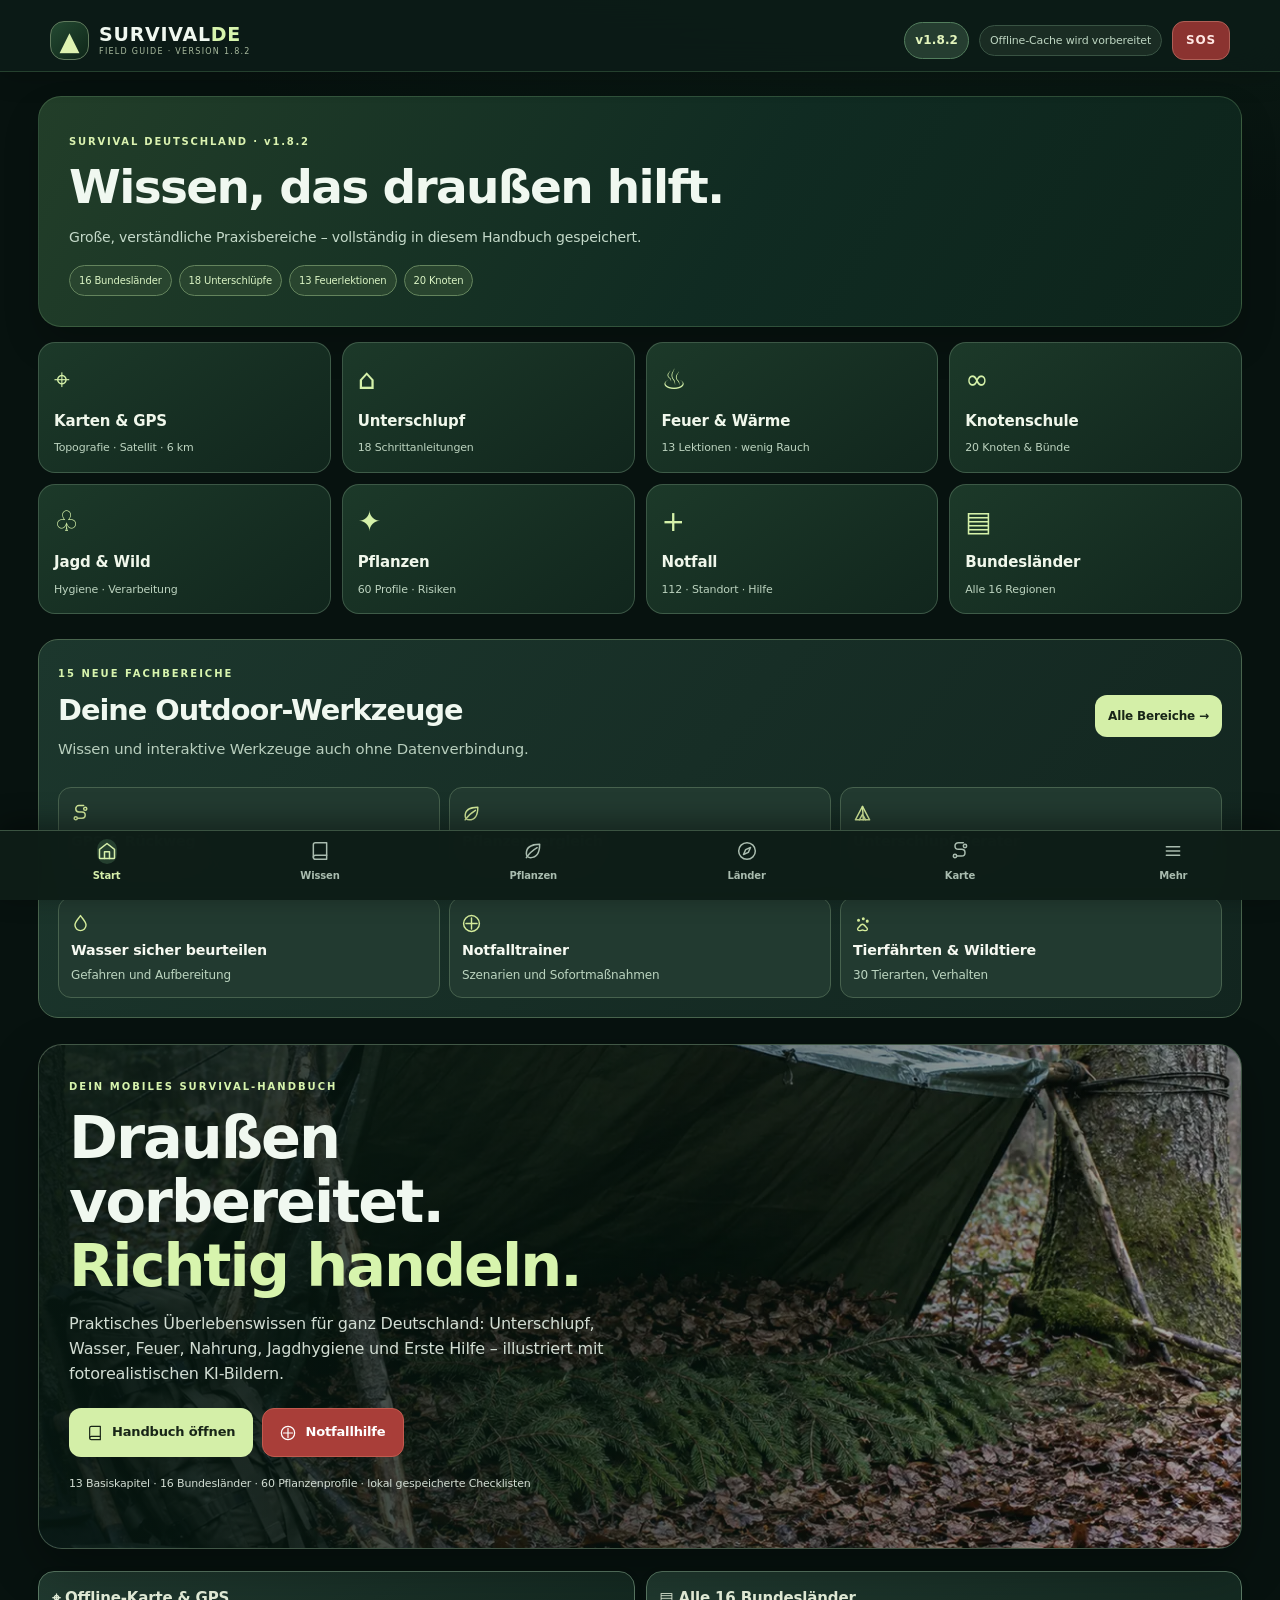
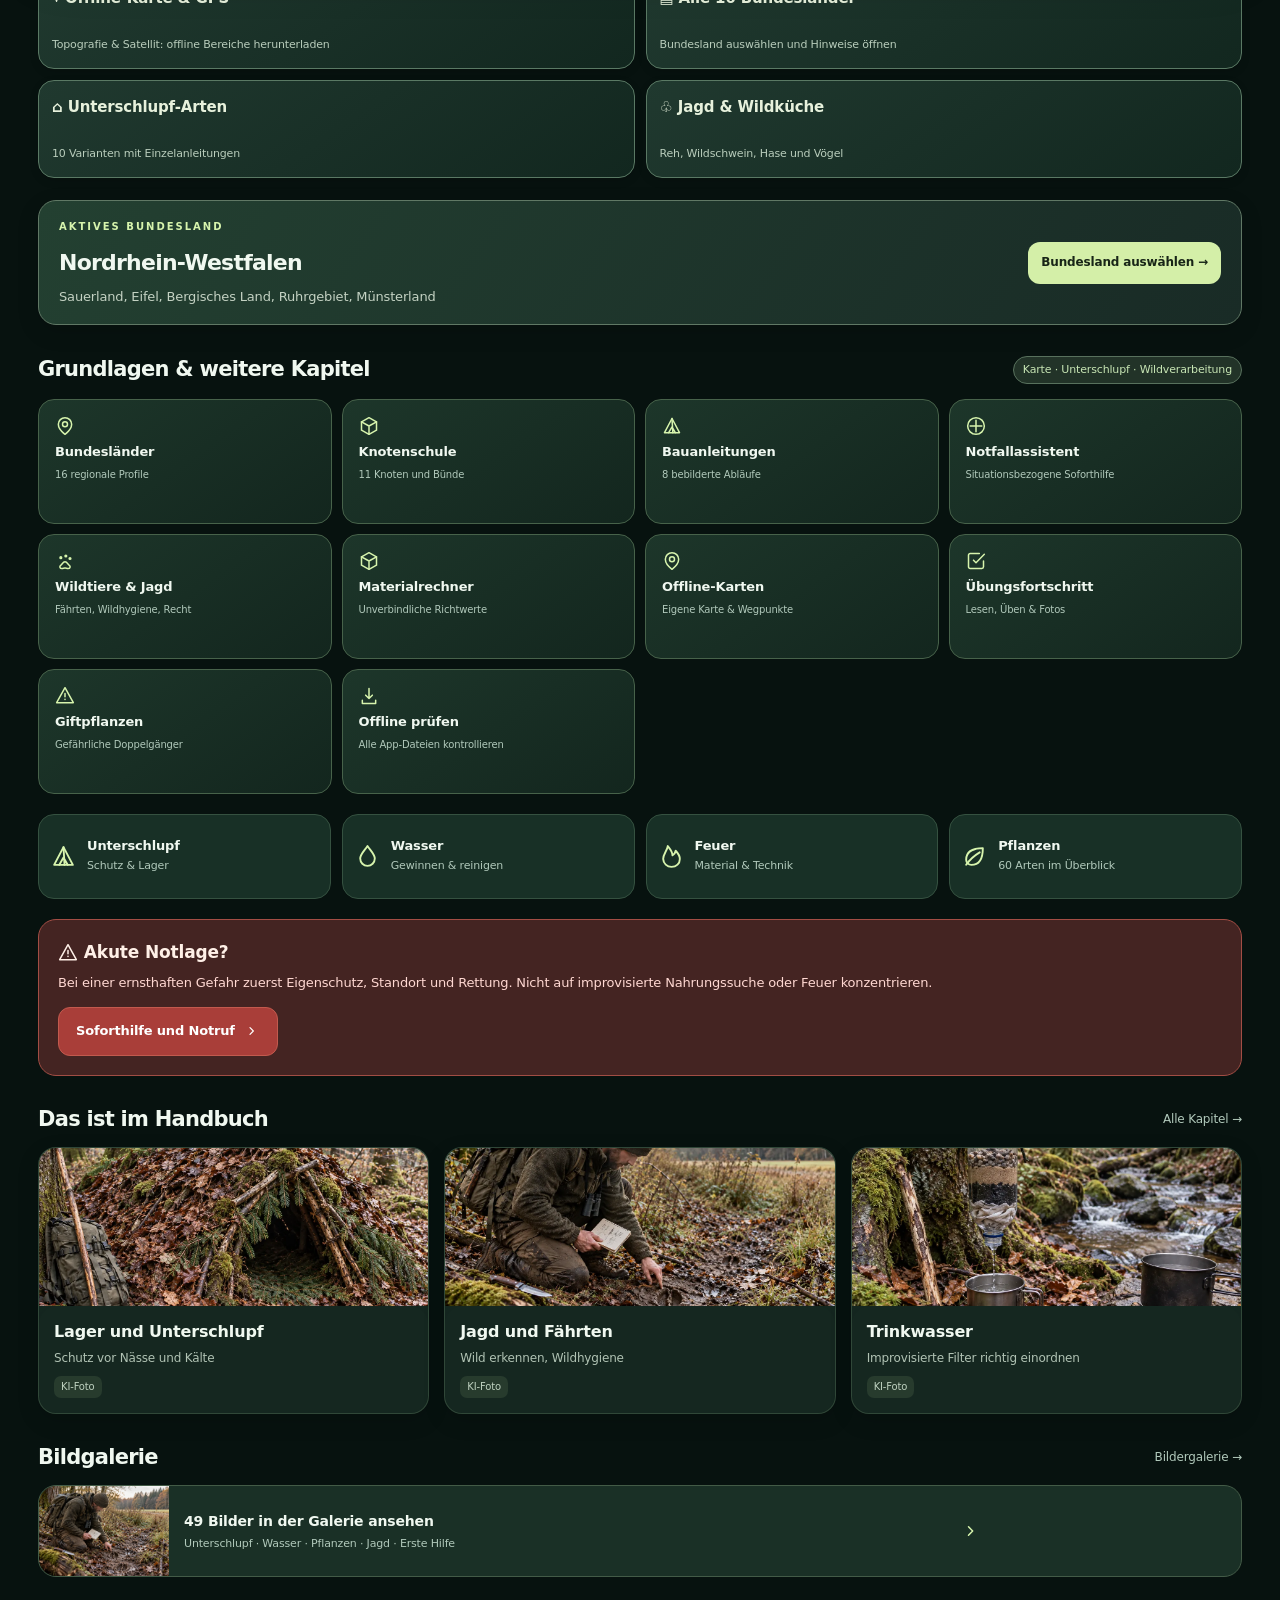
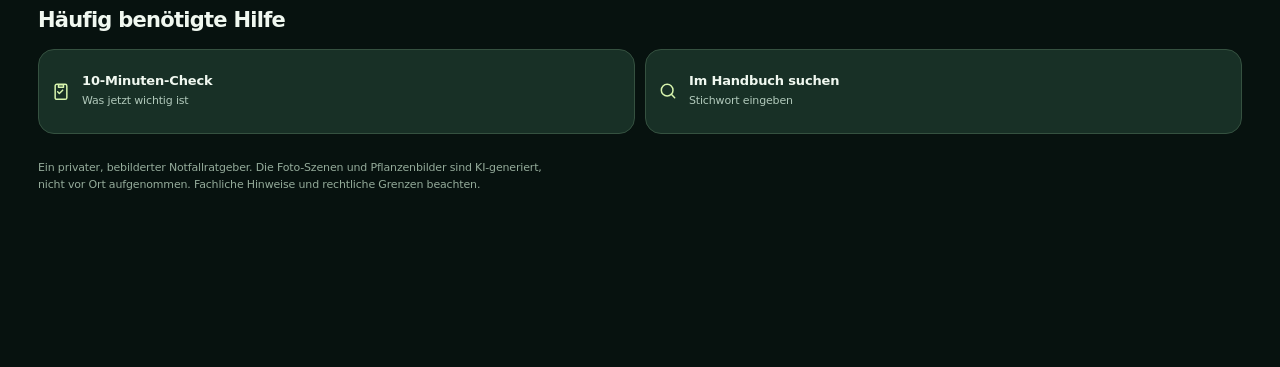
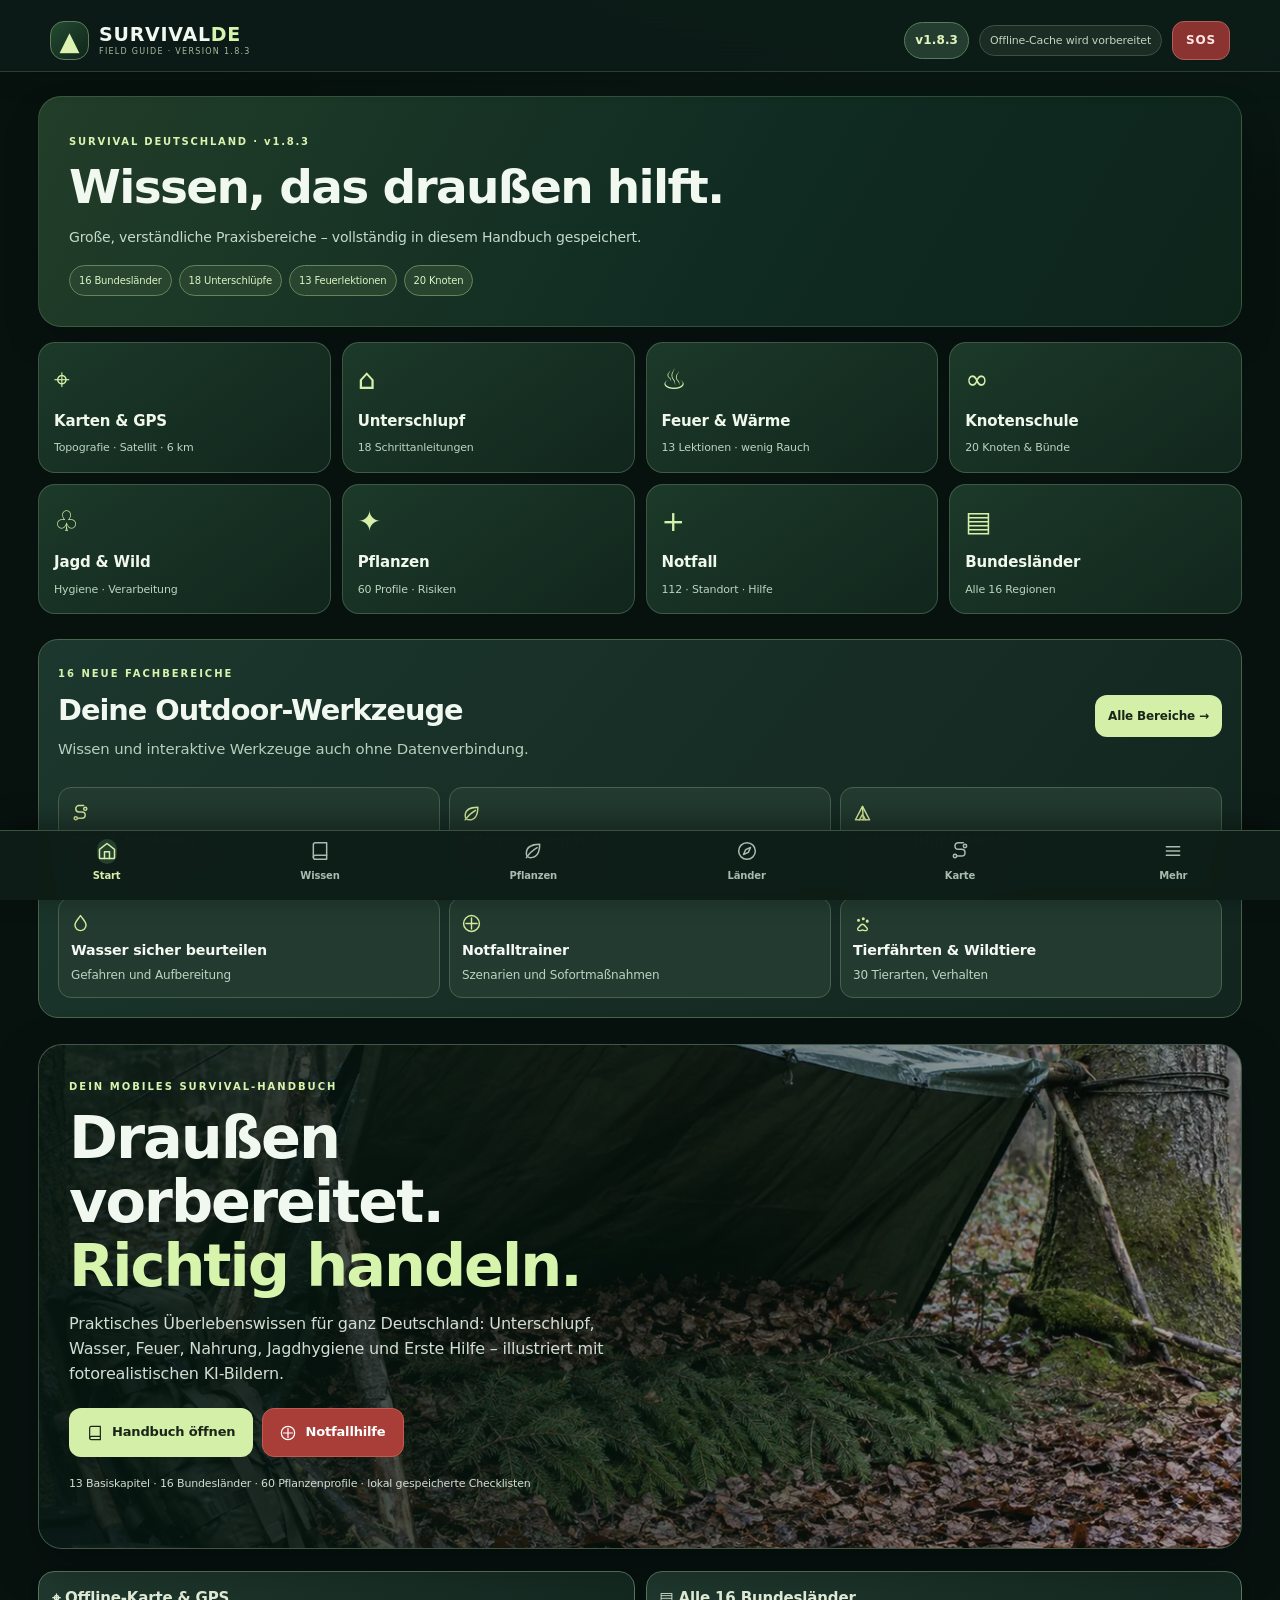
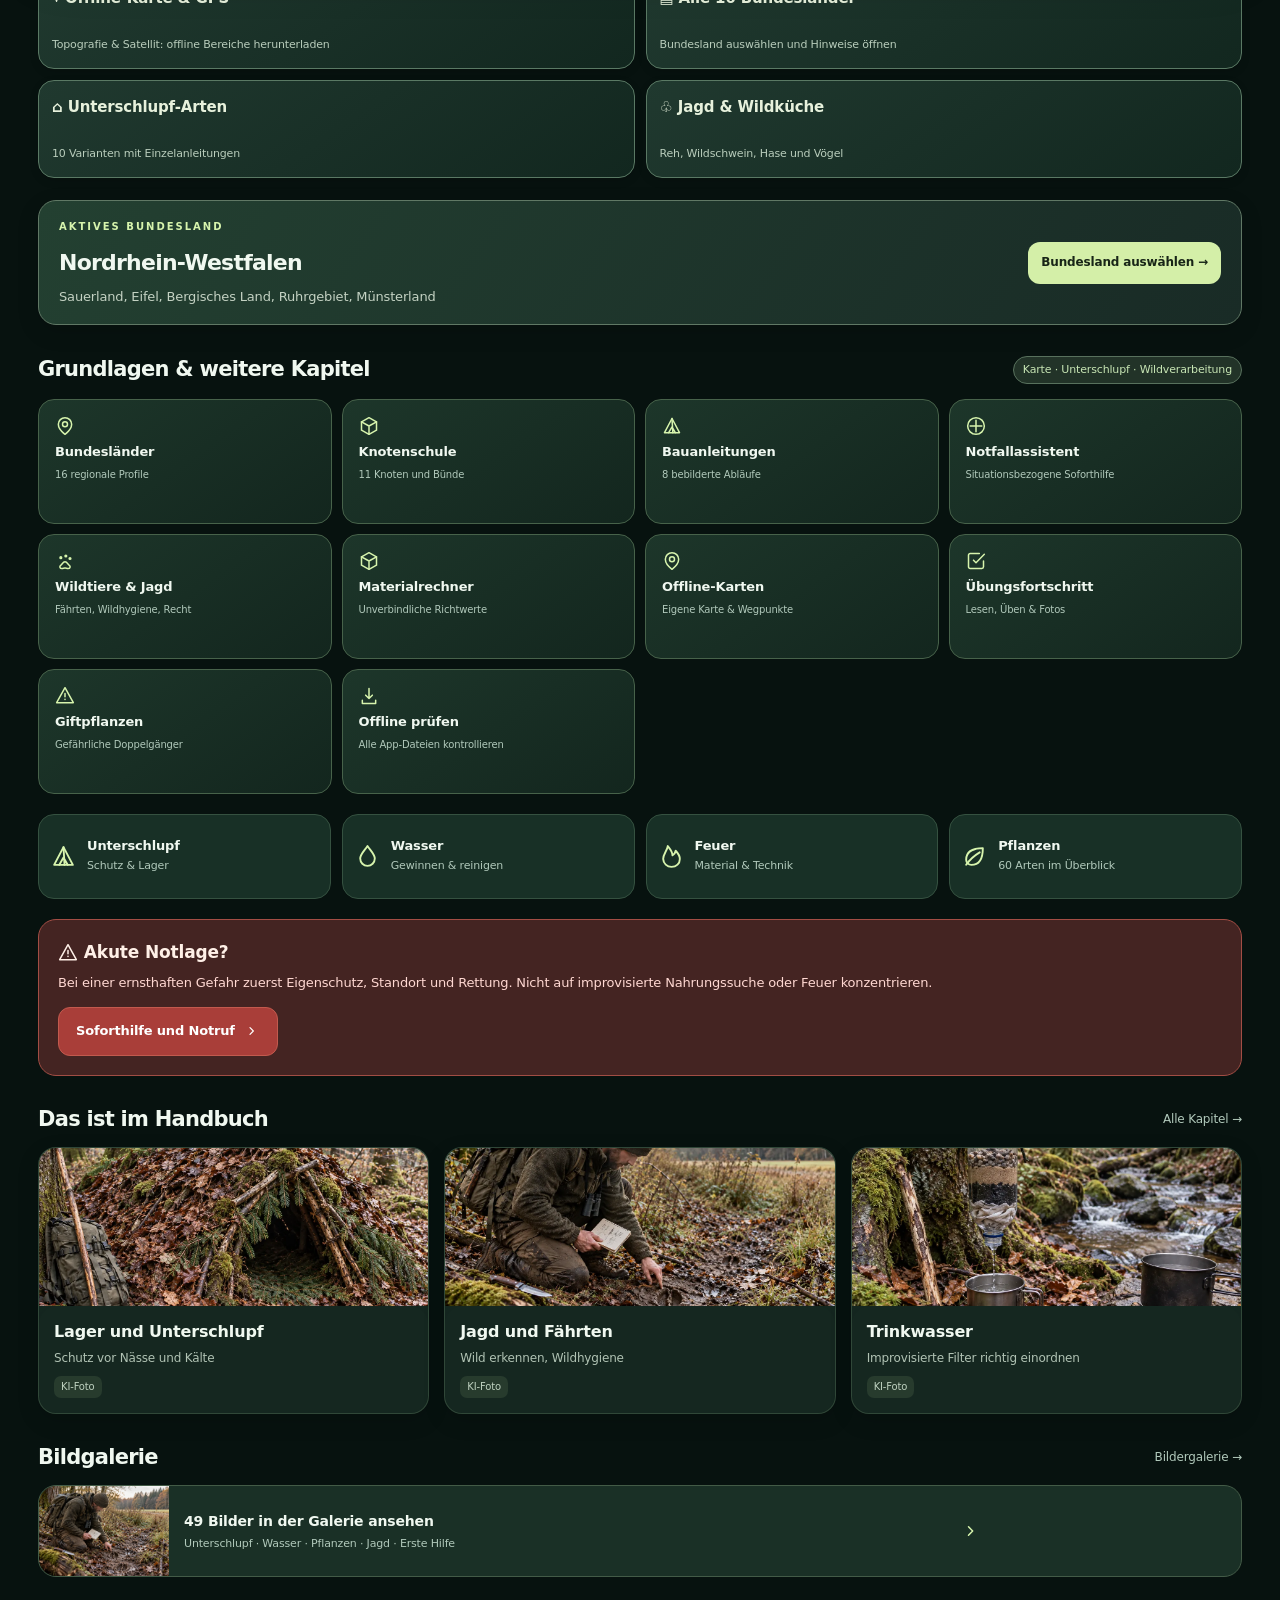
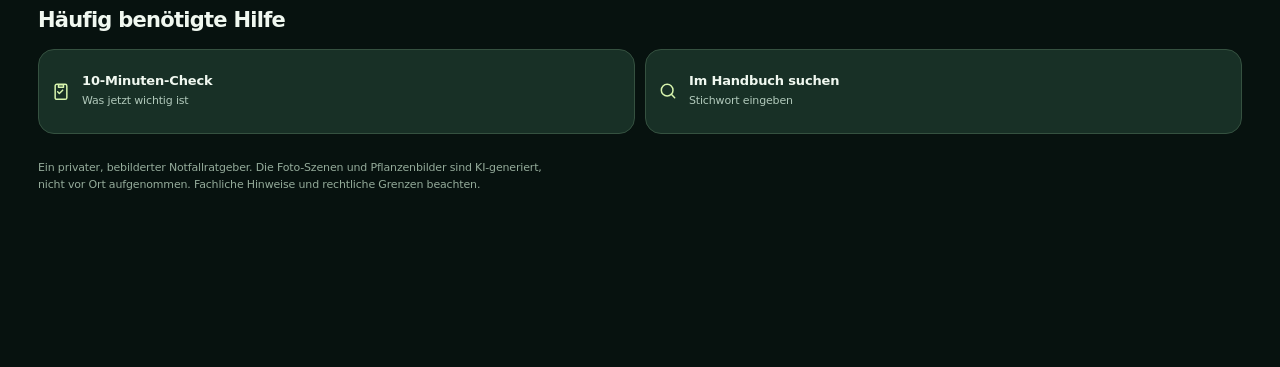
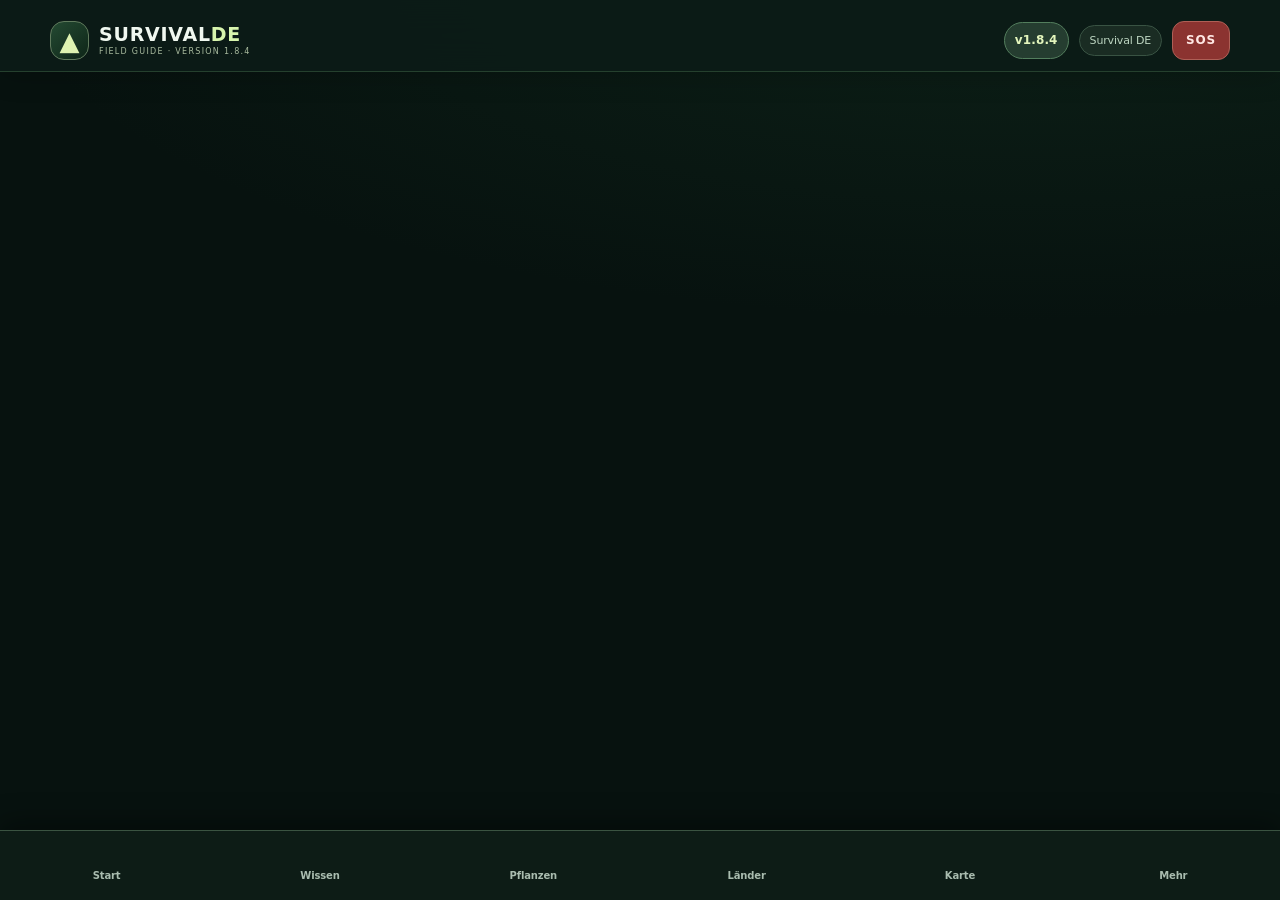
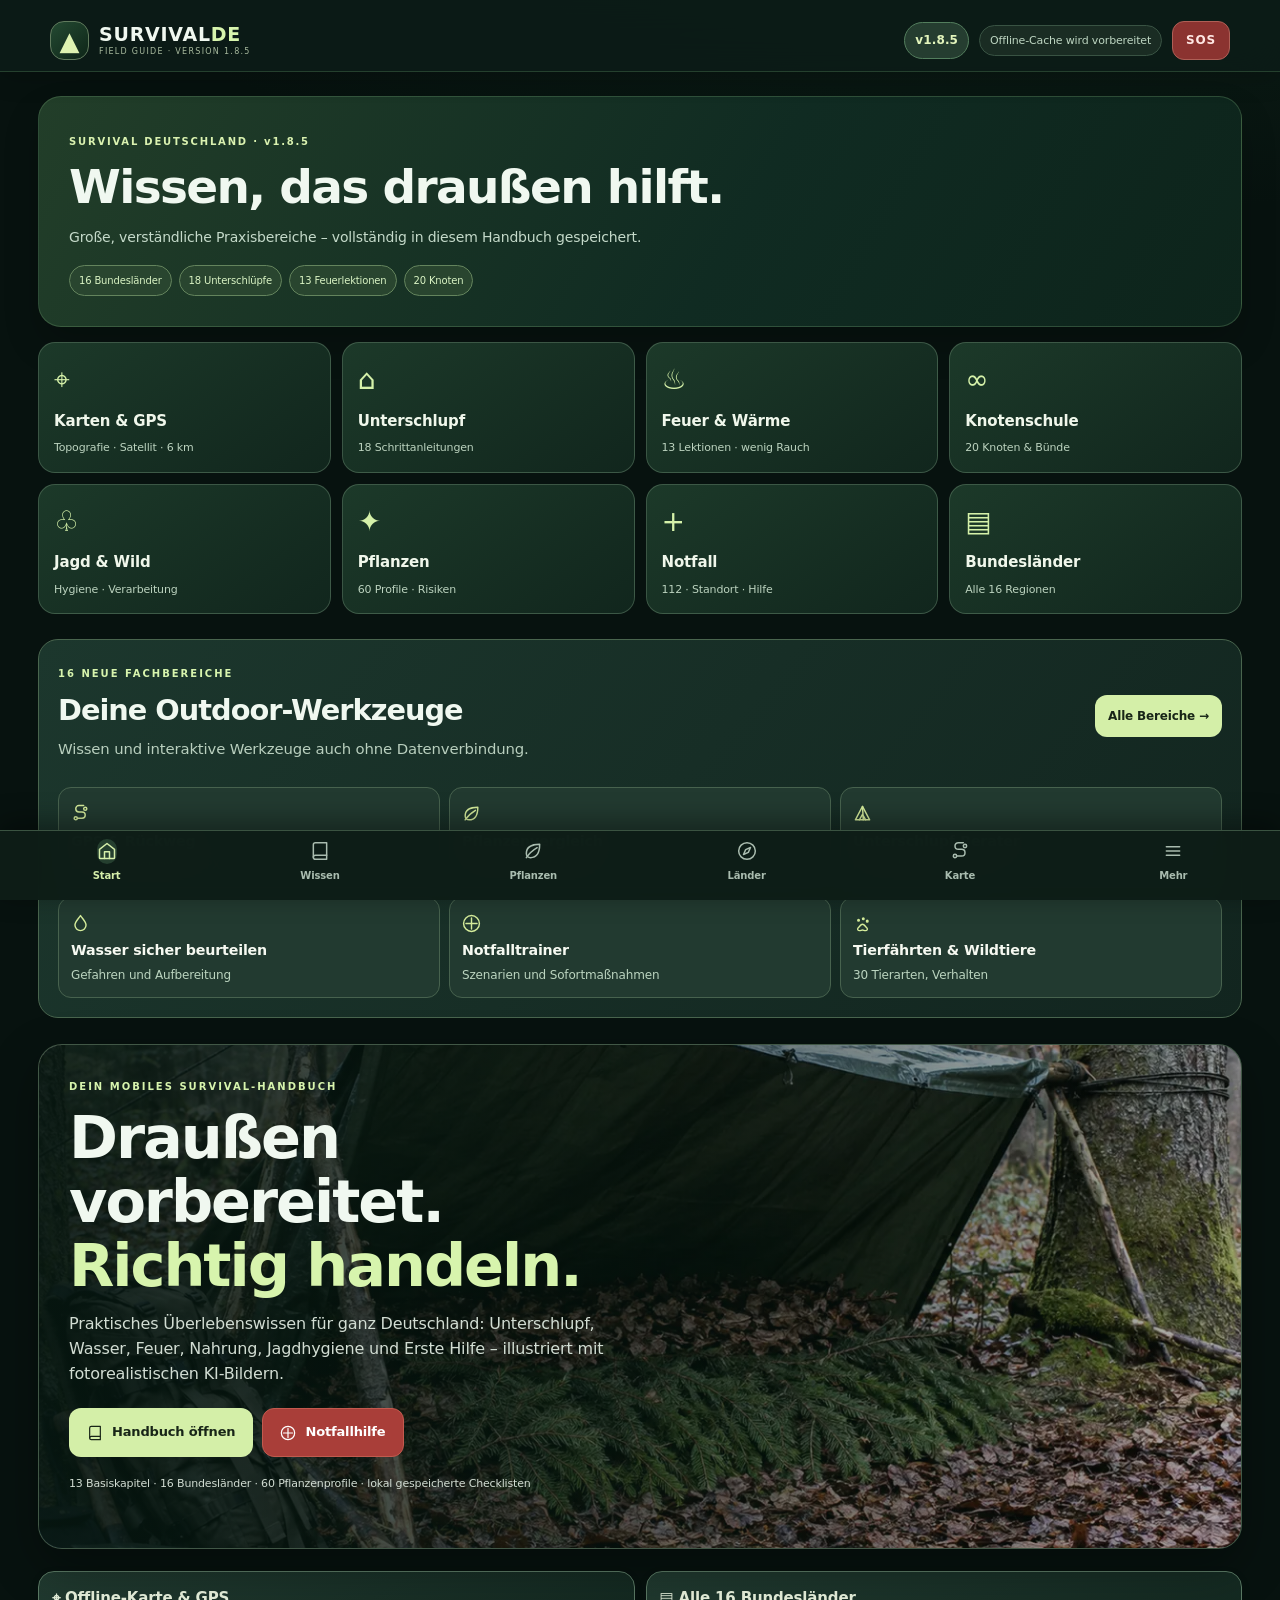
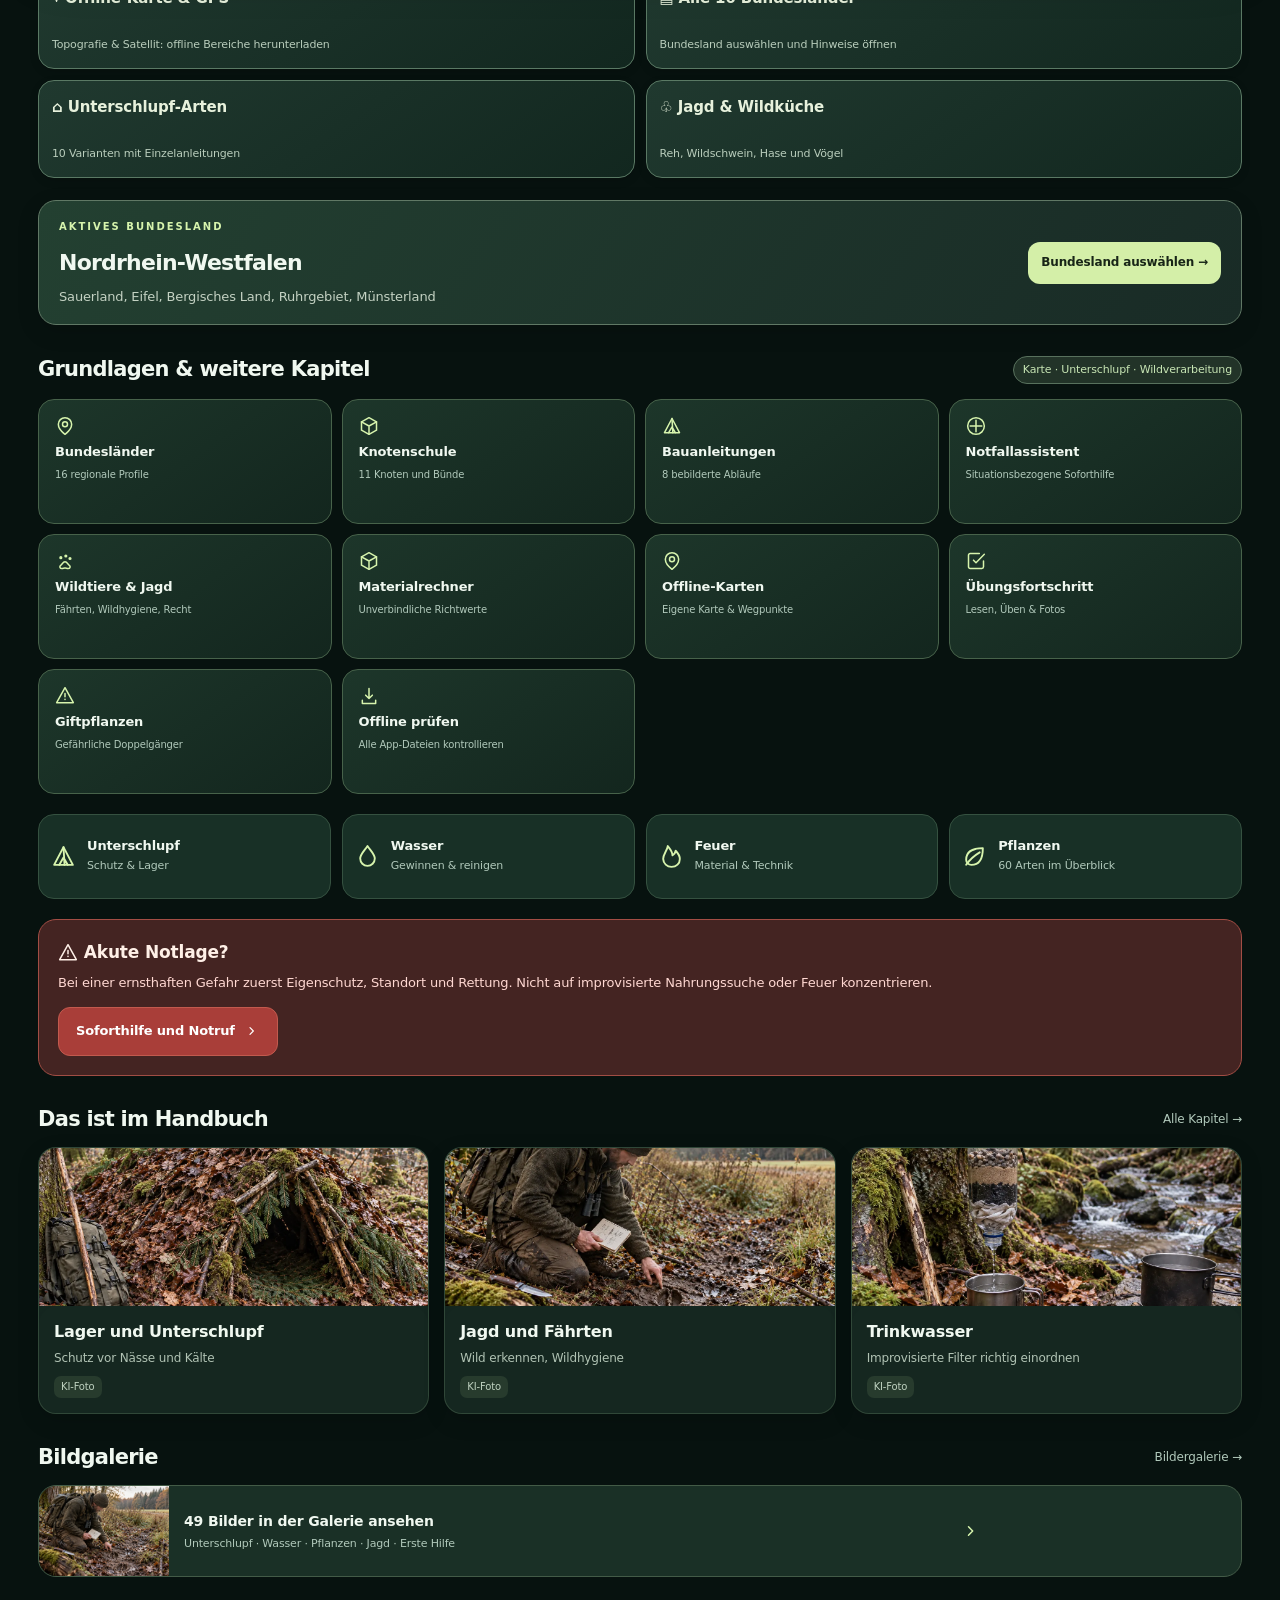
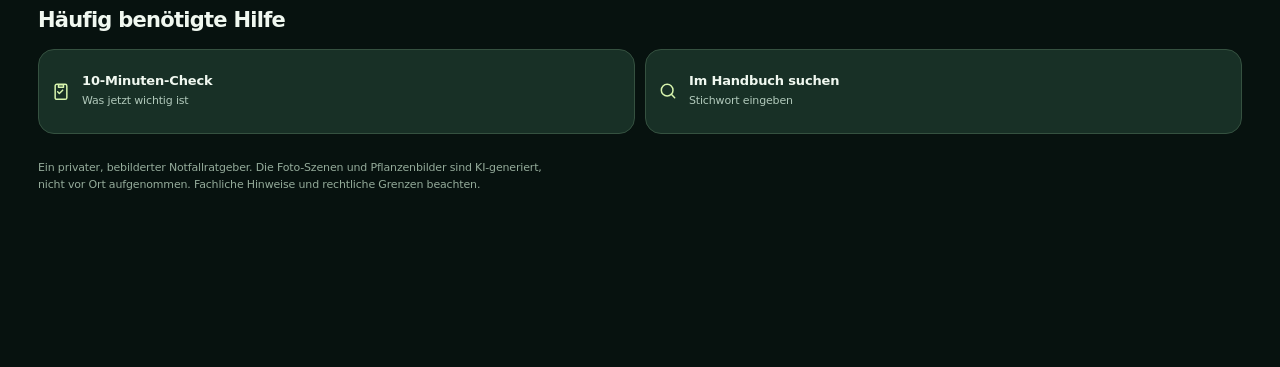
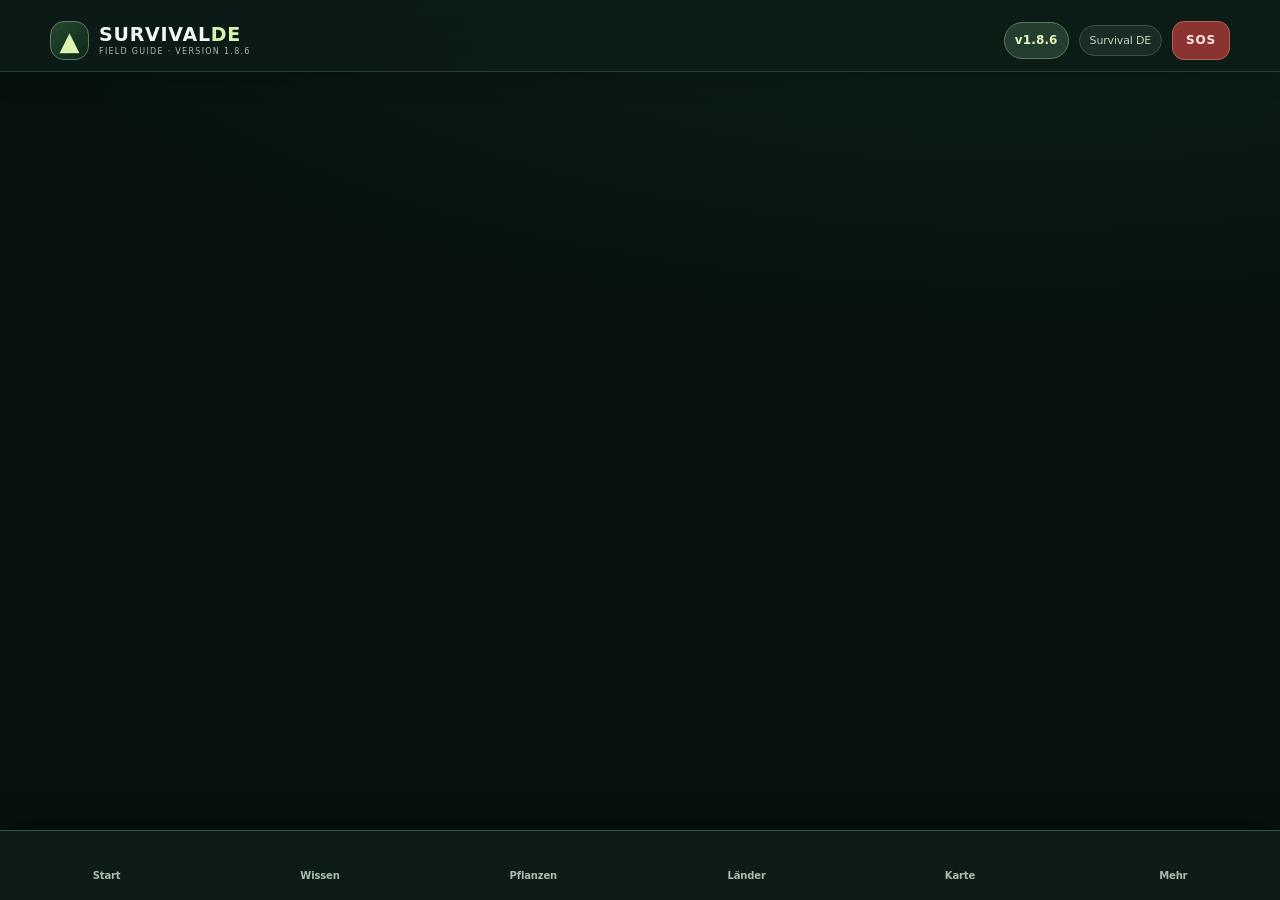
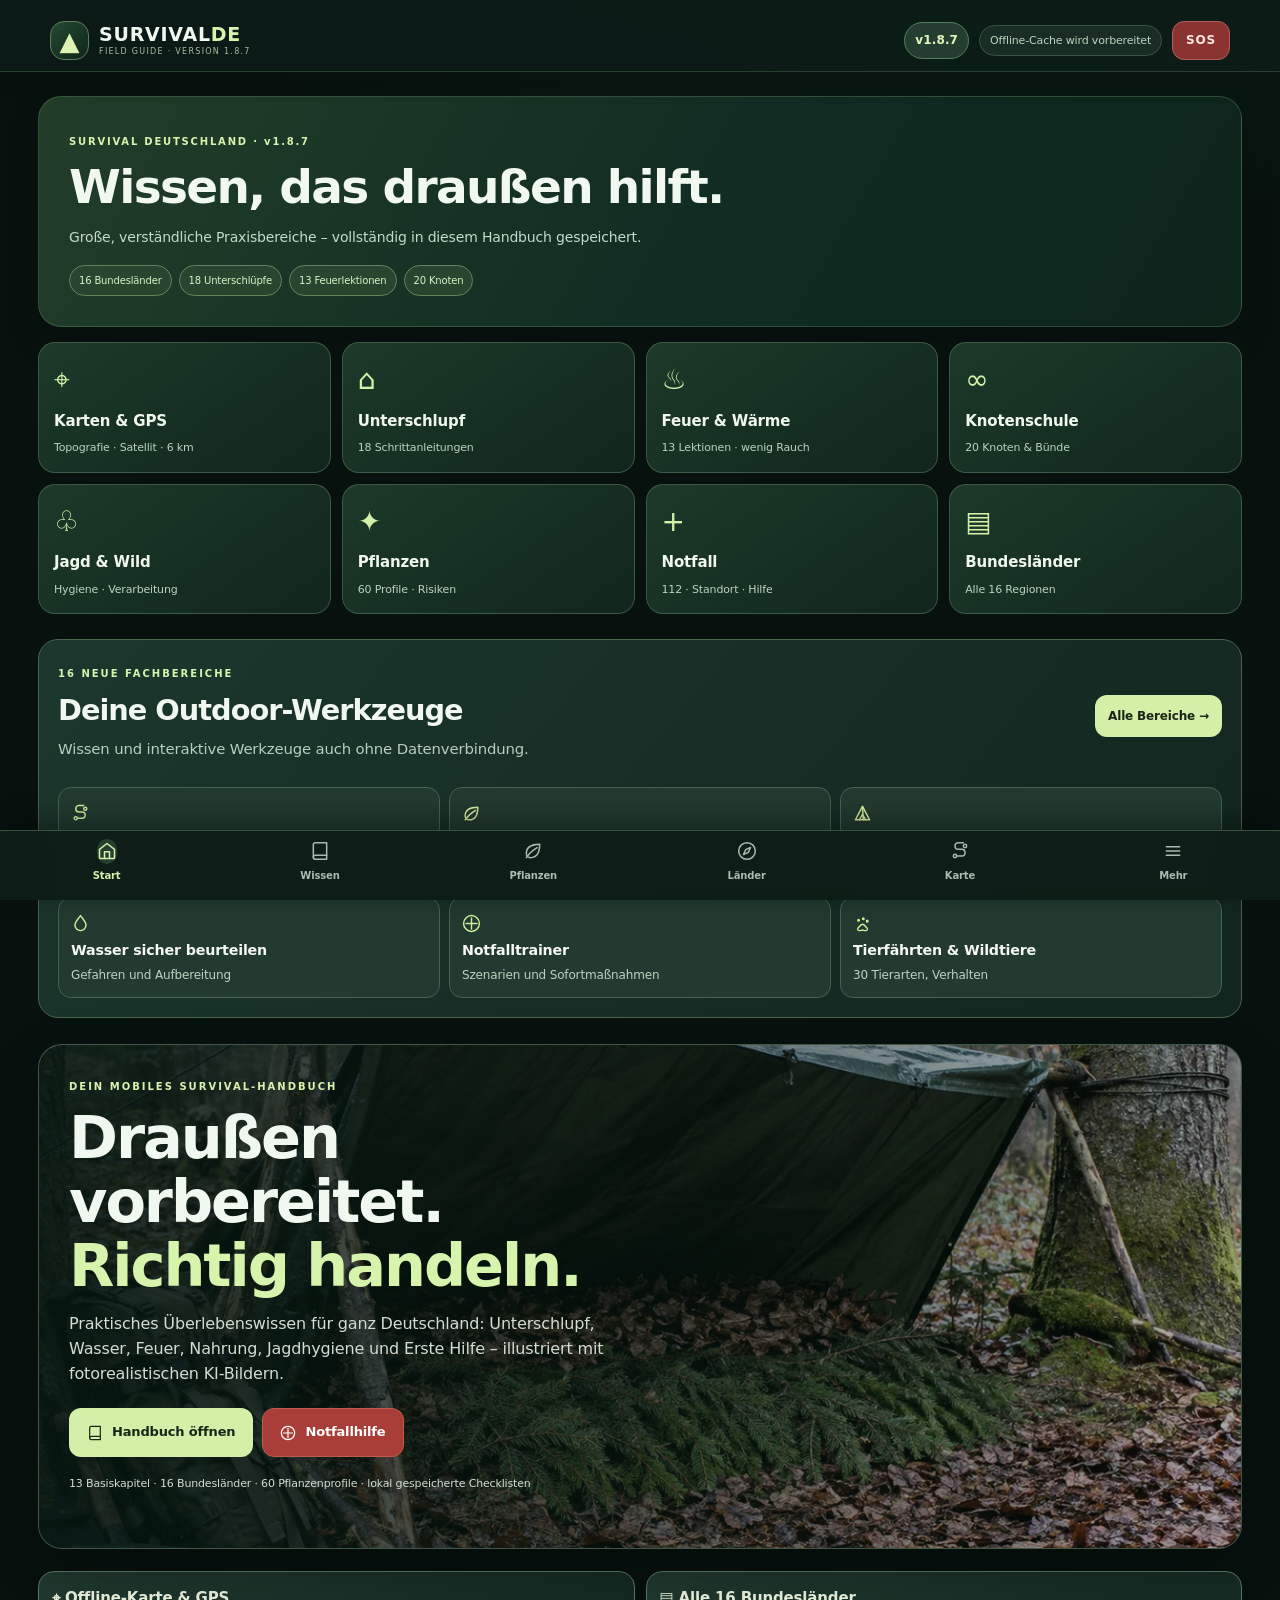
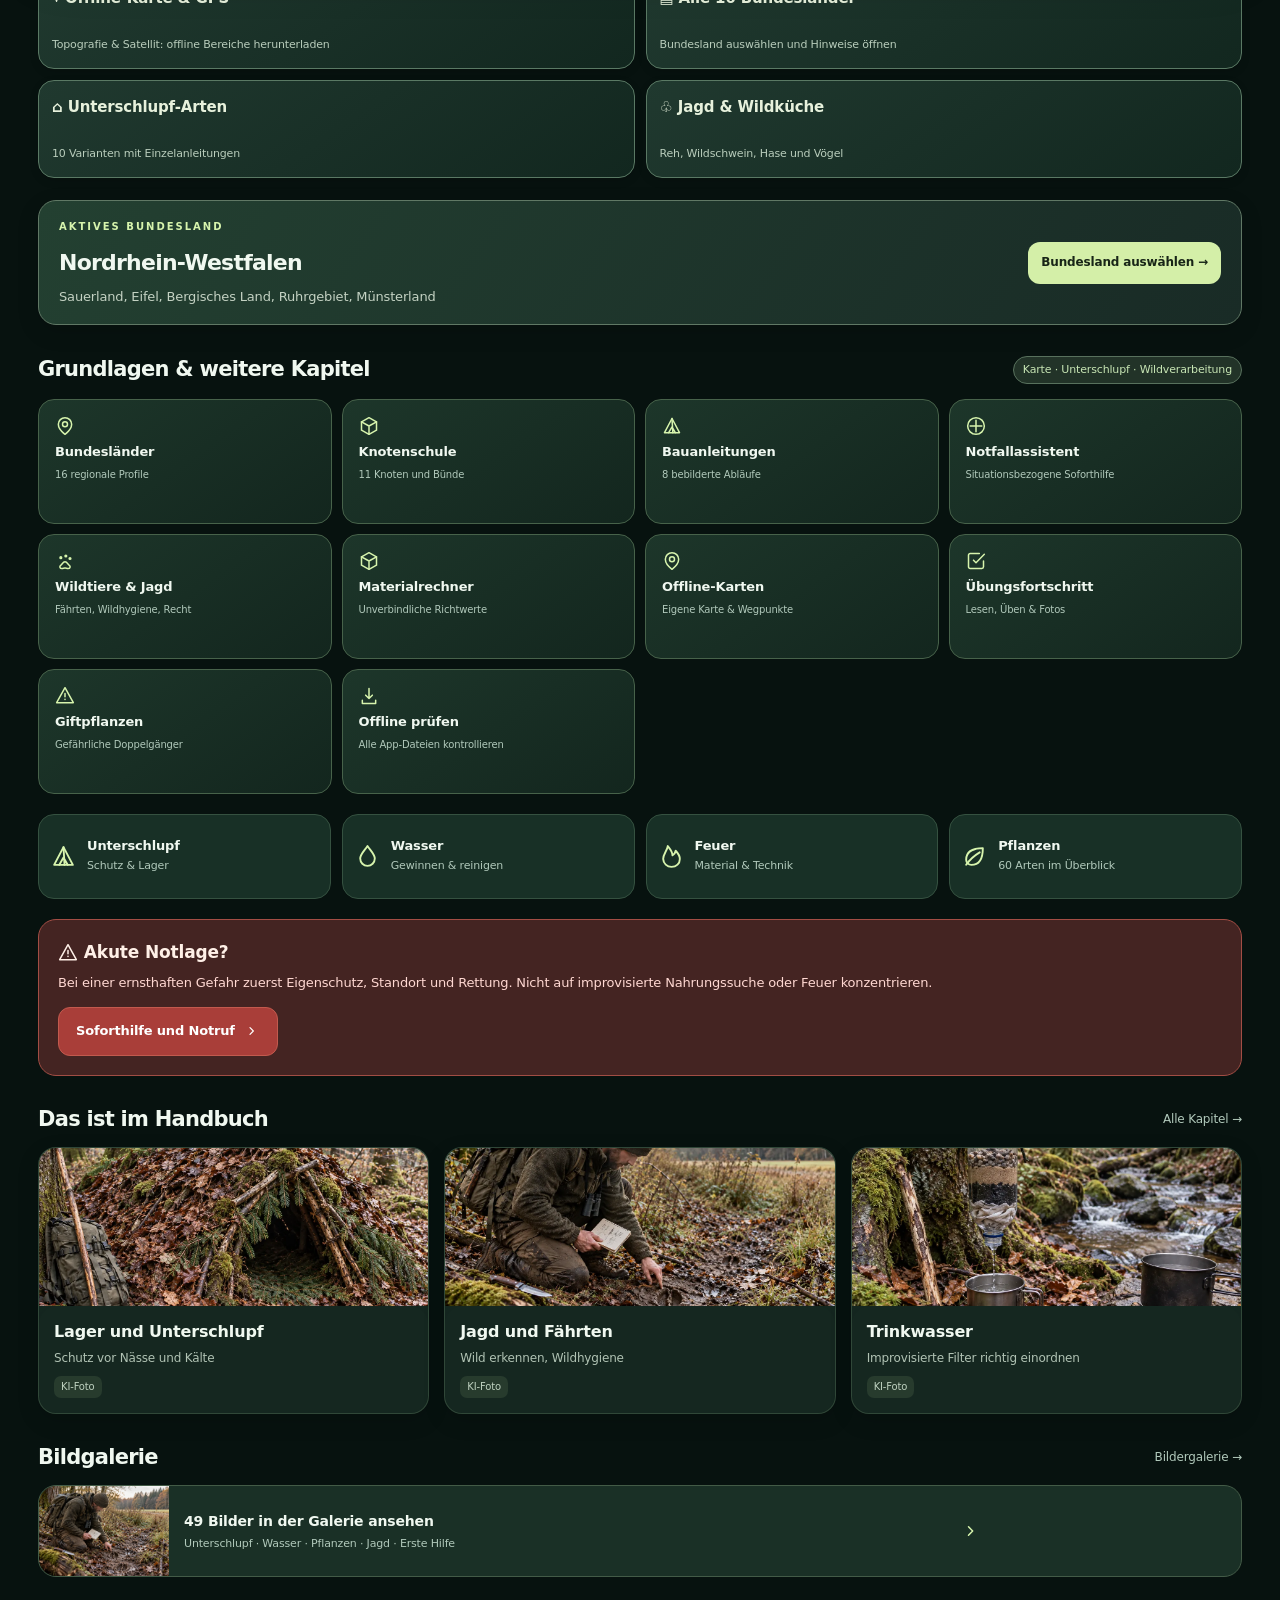
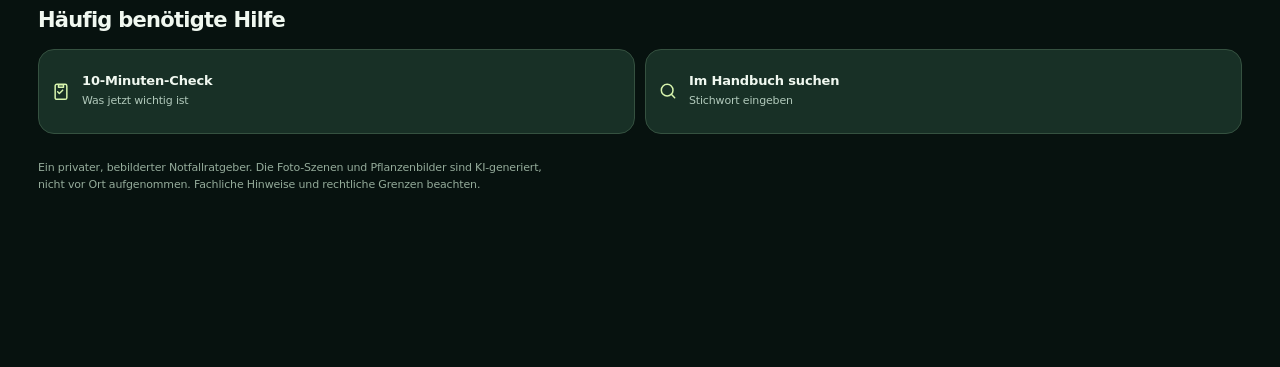
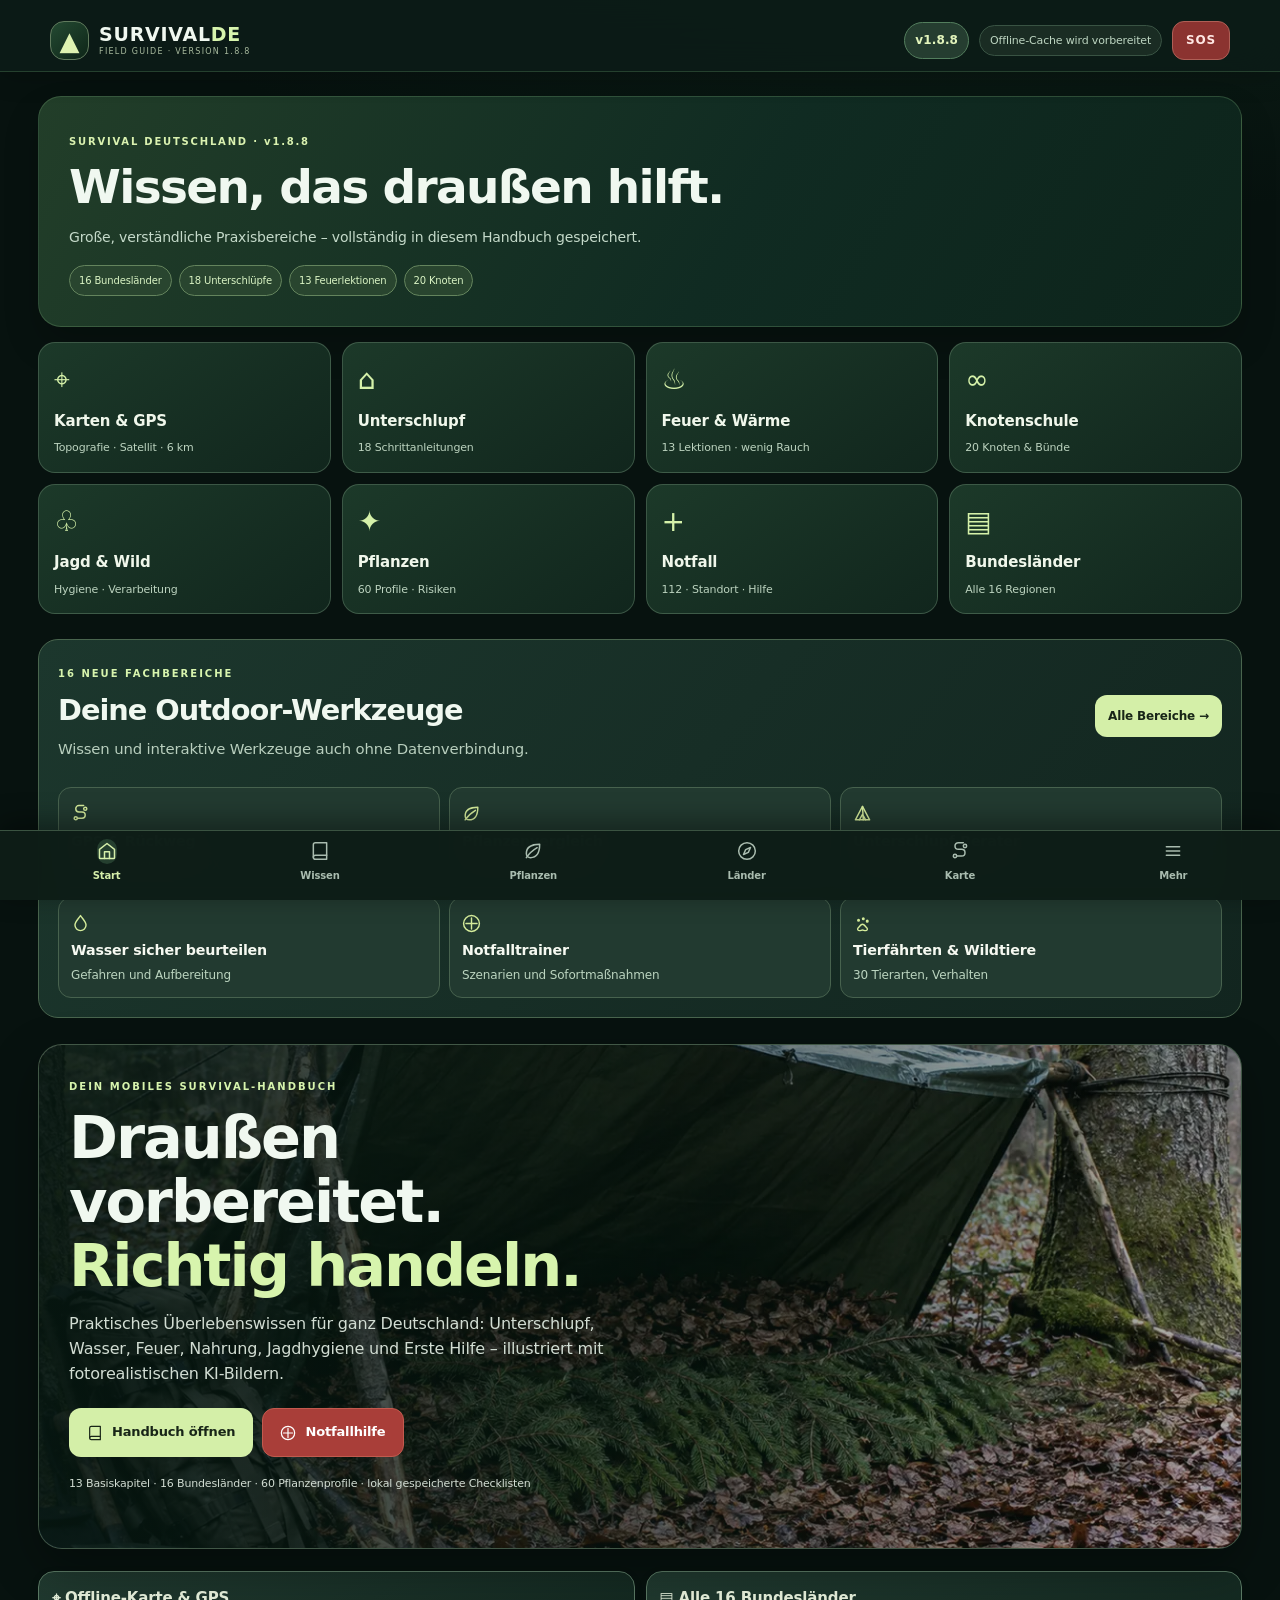
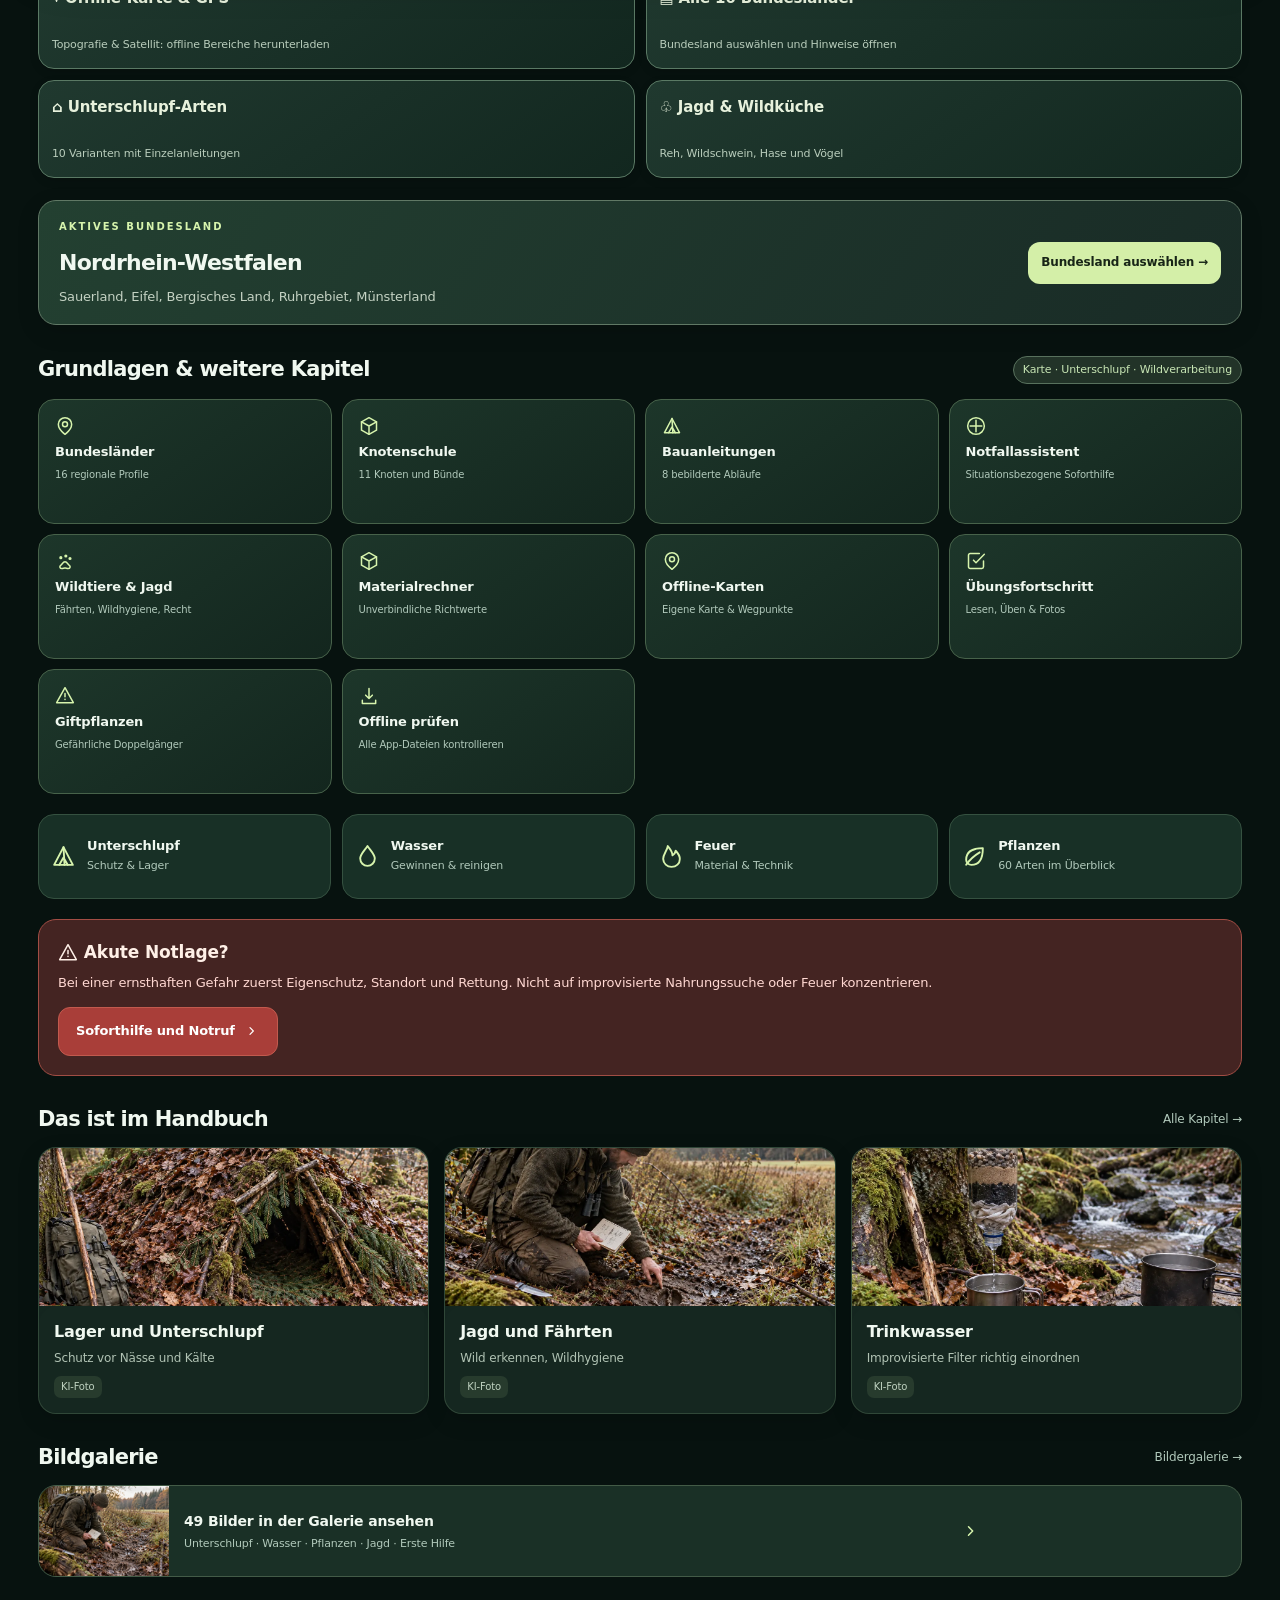
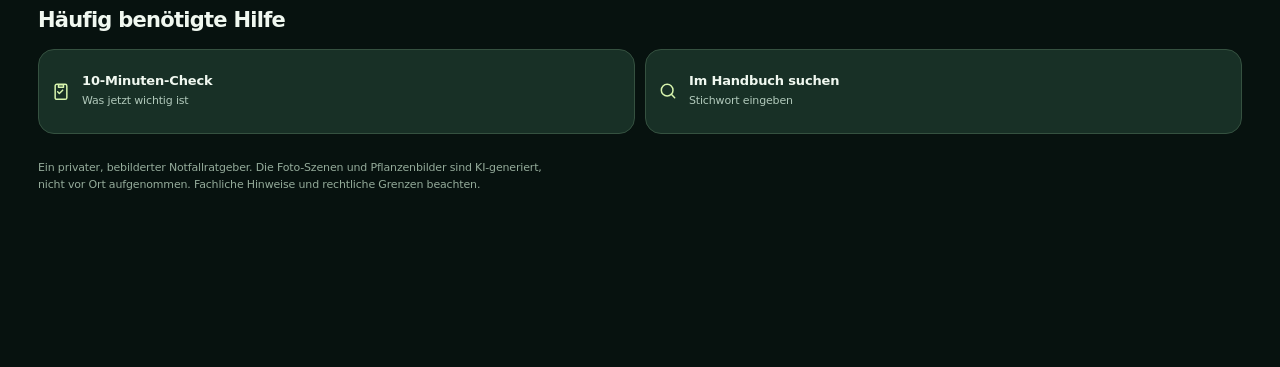
